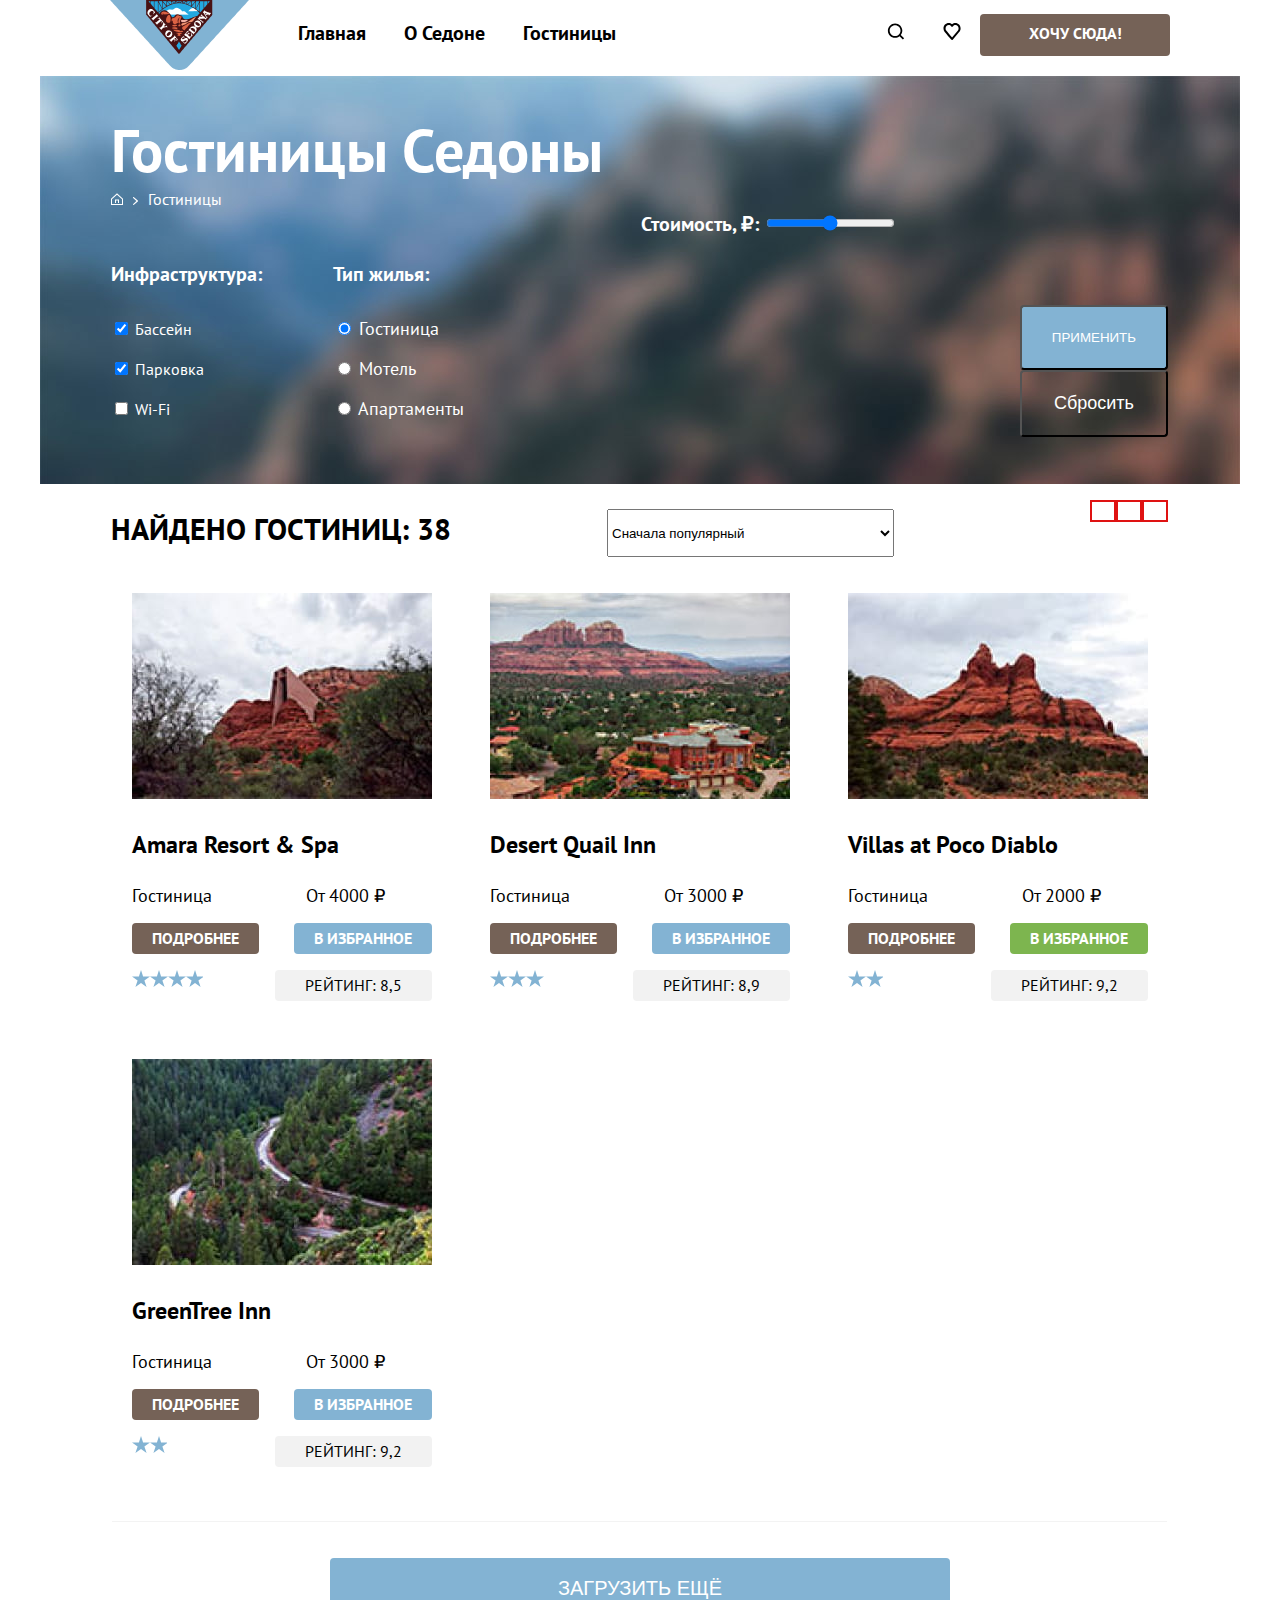
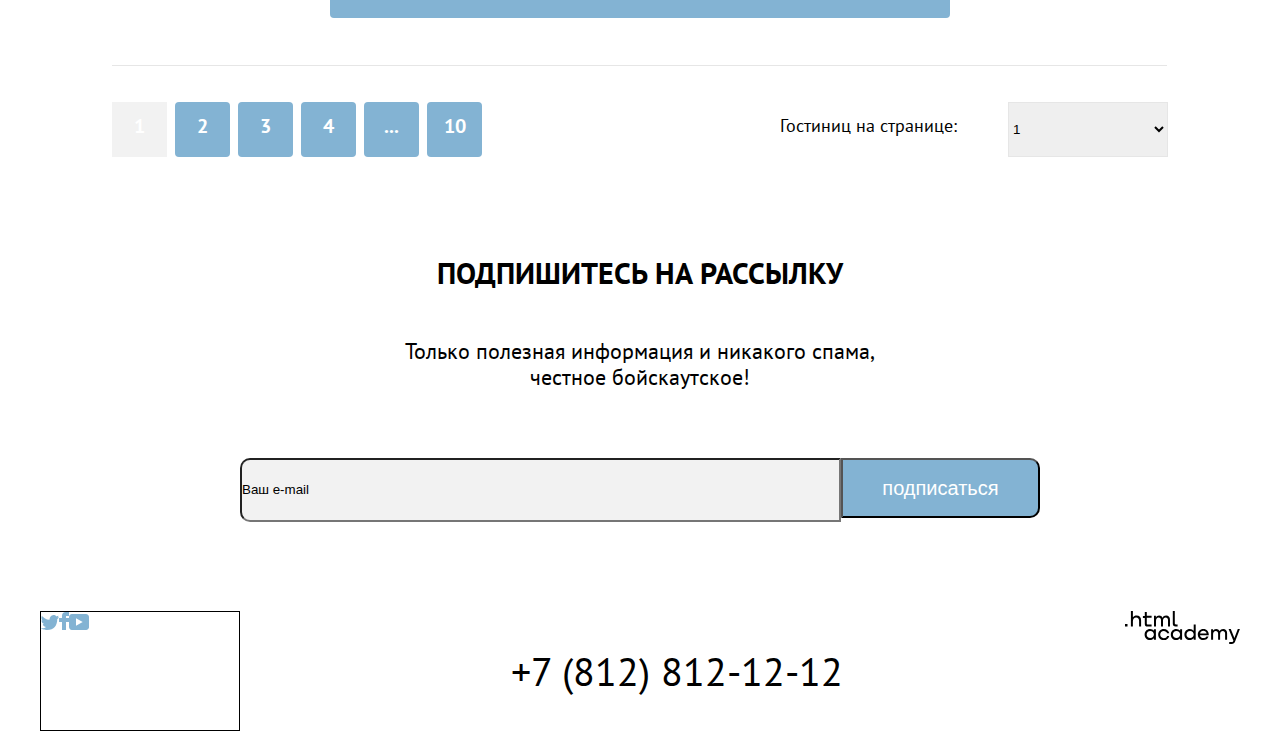
==== catalog.html @ bc5f03b1 "делаю правки" ====
<!DOCTYPE html>
<html lang="ru">

<head>
	<meta charset="utf-8">
	<title>Каталог</title>
	<link rel="stylesheet" href="styles/styles.css">
	<link rel="icon" href="favicon.ico.svg">
</head>

<body>
	<!---------------------------------------------
   	---------Ш----А----П----К----А-------------->
	<header class="page-header">
		<nav class="navigation">
			<a class="navigation-logo" href=""><img src="images/png/logo.png" width="139" height="70"
					alt="logo-sedona"></a>
			<ul class="navigation-list">
				<li class="navigation-item">
					<a class="navigation-link" href="about.html">
						Главная
					</a>
				</li>
				<li class="navigation-item">
					<a class="navigation-link" href="catalog.html">
						О Седоне
					</a>
				</li>
				<li class="navigation-item">
					<a class="navigation-link" href="catalog.html">
						Гостиницы
					</a>
				</li>
			</ul>





			<ul class="navigation-list navigation-user">
				<li class="navigation-item">
					<a class="navigation-link navigation-link-visually" href="#">
						<img src="images/svg/search.svg" width="18" height="17" alt="Поиск">
						<span class="visually-hidden">
							Поиск
						</span>
					</a>
				</li>
				<li class="navigation-item">
					<a class="navigation-link navigation-link-visually" href="#">
						<img src="images/svg/heart.svg" width="18" height="17" alt="Сердце">
						<span class="visually-hidden">
							Корзина
						</span>
					</a>
				</li>
				<li class="navigation-item sss">
					<a class="navigation-link navigation-link-visually navigation-link-button" href="#">
						Хочу сюда!
					</a>
				</li>
			</ul>
		</nav>
	</header>




	<main class="main-inner">
		<header class="inner-header">
			<h1 class="inner-catalog-title">
				Гостиницы Седоны
			</h1>
			<!---------начало крошек---------->
			<ul class="breadcrumbs">
				<li class="breadcrumbs-item">
					<a class="breadcrumbs-link" href="index.html">
						<img src="images/svg/home.svg" width="12" height="12" alt="home">
						<span class="visually-hidden">
							Главная
						</span>
					</a>
				</li>
				<li class="breadcrumbs-item">
					<img src="images/svg/arrow.svg" width="5" height="8" alt="arrow">
				</li>
				<li class="breadcrumbs-item">
					<a class="breadcrumbs-link">Гостиницы</a>
				</li>
			</ul>
			<!---------конец крошек---------->


			<!---------началое чекбокса----------------->
			<h2 class="visually-hidden">Список товара с фильтрами</h2>
			<form class="inner-form search-config" action="url" method="post" oninput="daysoutput.value=dayscount.value">
				<div class="infrastructure-page">
					<h3 class="inner-config-form">
						Инфраструктура:
					</h3>
					<div class="infrastructure-box">
						<div class="inner-checkbox-box">
							<input class="inner-checkbox hotel-inner-checkbox" type="checkbox" name="infrastructure" id="pool"
								value="Бассейн" checked>
							<label for="pool">
								Бассейн
							</label>
						</div>
						<div class="inner-checkbox-box">
							<input class="inner-checkbox hotel-inner-checkbox" type="checkbox" name="infrastructure"
								id="parking" value="Парковка" checked>
							<label for="parking">
								Парковка
							</label>
						</div>
						<div class="inner-checkbox-box">
							<input class="inner-checkbox hotel-inner-checkbox" type="checkbox" name="infrastructure" id="wi-fi"
								value="Wi-Fi">
							<label for="wi-fi">
								Wi-Fi
							</label>
						</div>
					</div>
				</div>

				<!---------конец чекбокса----------------->


				<!------------начало радио------------------->
				<div class="inner-form inner-radio">
					<div class="infrastructure-page">
						<h3 class="inner-config-form">
							Тип жилья:
						</h3>
						<div class="infrastructure-box">
							<div class="inner-checkbox-box">
								<label class="hotel-inner-checeked inner-checkbox" for="hotel-inner">
									<input type="radio" name="type" id="hotel-inner" checked>
									Гостиница
								</label>
							</div>
							<div class="inner-checkbox-box">
								<label class="hotel-inner-checeked inner-checkbox" for="motel">
									<input tabindex="1" type="radio" name="type" id="motel">
									Мотель
								</label>
							</div>
							<div class="inner-checkbox-box">
								<label class="hotel-inner-checeked inner-checkbox" for="apartments">
									<input type="radio" name="type" id="apartments">
									Апартаменты
								</label>
							</div>
						</div>
					</div>
				</div>
				<!------------конец радио------------------->


				<!------------начало диапозона--------------------->
				<div class="inner-form inner-range">
					<div class="half-width">
						<label for="dayscount">Стоимость, ₽:</label>
						<output name="daysoutput"></output>
						<input type="range" id="dayscount" min="0" max="15000" step="5">
					</div>
				</div>
				<div class="inner-buttons">
					<button class="inner-buttons-yes" type="submit">Применить</button>
					<button class="inner-buttons-reset" type="submit">Сбросить</button>
				</div>
				<!------------конец диапозона---------------------->
			</form>


		</header>

		<section class="section-catalog">
			<div class="select-control">
				<h2 class="search-result-title">
					Найдено гостиниц: 38
				</h2>
				<select class="ategory-prices" aria-label="Сортировка">
					<option value="popular">Сначала популярный</option>
					<option value="cheap">Сначала дешёвые</option>
					<option value="expensive">Сначала дорогие</option>
				</select>


				<!--------------начало изменения вида-------------------------------->
				<ul class="list-view">
					<li class="view">
						<a href="#">
							<span class="visually-hidden">
								Вид Обычный список
							</span>
						</a>
					</li>
					<li class="view">
						<a href="#">
							<span class="visually-hidden">
								Вид Плитка
							</span>
						</a>
					</li>
					<li class="view">
						<a href="#">
							<span class="visually-hidden">
								Вид Таблица
							</span>
						</a>
					</li>
				</ul>
				<!--------------конец изменения вида-------------------------->
			</div>


			<!----------------------начало выбора отеля---------------------------->
			<ul class="product-list">
				<li class="product-card">
					<a class="product-card-link" href="#">
						<img class="product-card-image" src="images/jpg/hotel-1.jpg" width="300" height="206" alt="hotel">
						<h3 class="product-card-title">
							Amara Resort & Spa
						</h3>
					</a>
					<div class="product-card-hotel-span">
						<span class="product-card-hotel product-card-price-hotel">Гостиница</span>
						<span class="product-card-price product-card-price-hotel">От 4000 ₽</span>
					</div>
					<div class="product-card-button-box">
						<a class="product-card-button card-button" href="#">подробнее</a>
						<a class="product-card-button card-button1" href="#">В избранное</a>
					</div>
					<div class="product-card-rating-box">
						<div class="imeg-star4">
							<!--<img src="images/svg/star.svg" width="18" height="17" alt="star">
						-->
						</div>
						<span class="visually-hidden">Рейтинг</span>
						<span class="product-card-rating">Рейтинг: 8,5</span>
					</div>
				</li>

				<li class="product-card">
					<a class="product-card-link" href="#">
						<img class="product-card-image" src="images/jpg/hotel-2.jpg" width="300" height="206" alt="hotel">
						<h3 class="product-card-title">
							Desert Quail Inn
						</h3>
					</a>
					<div class="product-card-hotel-span">
						<span class="product-card-hotel product-card-price-hotel">Гостиница</span>
						<span class="product-card-price product-card-price-hotel">От 3000 ₽</span>
					</div>
					<div class="product-card-button-box">
						<a class="product-card-button card-button" href="#">подробнее</a>
						<a class="product-card-button card-button1" href="#">В избранное</a>
					</div>
					<div class="product-card-rating-box">
						<div class="imeg-star3">
							<!--<img src="images/svg/star.svg" width="18" height="17" alt="star">
						-->
						</div>
						<span class="visually-hidden">Рейтинг</span>
						<span class="product-card-rating">Рейтинг: 8,9</span>
					</div>
				</li>

				<li class="product-card">
					<a class="product-card-link" href="#">
						<img class="product-card-image" src="images/jpg/hotel-3.jpg" width="300" height="206" alt="hotel">
						<h3 class="product-card-title">
							Villas at Poco Diablo
						</h3>
					</a>
					<div class="product-card-hotel-span">
						<span class="product-card-hotel product-card-price-hotel">Гостиница</span>
						<span class="product-card-price product-card-price-hotel">От 2000 ₽</span>
					</div>
					<div class="product-card-button-box">
						<a class="product-card-button card-button" href="#">подробнее</a>
						<a class="product-card-button card-button1 card-button-green" href="#">В избранное</a>
					</div>
					<div class="product-card-rating-box">
						<div class="imeg-star2">
							<!--<img src="images/svg/star.svg" width="18" height="17" alt="star">
						-->
						</div>
						<span class="visually-hidden">Рейтинг</span>
						<span class="product-card-rating">Рейтинг: 9,2</span>
					</div>
				</li>

				<li class="product-card">
					<a class="product-card-link" href="#">
						<img class="product-card-image" src="images/jpg/hotel-4.jpg" width="300" height="206" alt="hotel">
						<h3 class="product-card-title">
							GreenTree Inn
						</h3>
					</a>
					<div class="product-card-hotel-span">
						<span class="product-card-hotel product-card-price-hotel">Гостиница</span>
						<span class="product-card-price product-card-price-hotel">От 3000 ₽</span>
					</div>
					<div class="product-card-button-box">
						<a class="product-card-button card-button" href="#">подробнее</a>
						<a class="product-card-button card-button1" href="#">В избранное</a>
					</div>
					<div class="product-card-rating-box">
						<div class="imeg-star2">
							<!--<img src="images/svg/star.svg" width="18" height="17" alt="star">
						-->
						</div>
						<span class="visually-hidden">Рейтинг</span>
						<span class="product-card-rating">Рейтинг: 9,2</span>
					</div>
				<li>
			</ul>
			<!-----------------------конец выбора отеля---------------------------->




			<img class="indicator-fon" src="images/svg/divider-5.svg" width="1055" height="1" alt="line">
			<button class="button product-card-more" type="button">
				Загрузить ещё
			</button>
			<img class="indicator-fon2" src="images/svg/divider-6.svg" width="1055" height="1" alt="line">



			<div class="pagination-page">
				<ul class="pagination">
					<li class="pagination-item">
						<a class="pagination-link pagination-current">1</a>
					</li>
					<li class="pagination-item">
						<a class="pagination-link" href="#">2</a>
					</li>
					<li class="pagination-item">
						<a class="pagination-link" href="#">3</a>
					</li>
					<li class="pagination-item">
						<a class="pagination-link" href="#">4</a>
					</li>
					<li class="pagination-item">
						<a class="pagination-link" href="#">...</a>
					</li>
					<li class="pagination-item">
						<a class="pagination-link" href="#">10</a>
					</li>
				</ul>

				<div class="pagination-glass">
					<p class="pagination-number-page">
						Гостиниц на странице:
					</p>
					<select class="pagination-number" aria-label="Количество">
						<option value="one">1</option>
						<option value="two">2</option>
						<option value="three">3</option>
						<option value="four">4</option>
						<option value="five">5</option>
						<option value="six">6</option>
					</select>
				</div>
			</div>
			<div class="section-footer">
				<h2 class="section-footer-title">
					Подпишитесь на рассылку
				</h2>
				<p class="section-footer-text">
					Только полезная информация и никакого спама,<br>
					честное бойскаутское!
				</p>


				<div class="email-page-submit">
					<input class="email-page-button-submit" type="email" value="Ваш e-mail">
					<button class="email-page-button" type="submit">
						<span class="subscribe">подписаться</span>
					</button>
				</div>
				<!--<input class="section-footer-email" type="email" value="Ваш e-mail">
				<button class="section-footer-button" type="submit">
					<span class="section-footer-subscribe">Подписаться</span>
				</button>-->
			</div>



		</section>
	</main>





	<!----------------------------------------------------------------------------
  ------------------------------------FOOTER------------------------------------>
	<footer>
		<div class="page-footer-container">
			<div class="page-network">
				<a href="https://twitter.com">
					<img src="images/svg/twitter.svg" width="18" height="15" alt="twitter">
					<span class="visually-hidden">
						Twitter
					</span>
				</a>
				<a href="https://www.facebook.com">
					<img src="images/svg/facebook.svg" width="10" height="18" alt="facebook">
					<span class="visually-hidden">
						FaceBook
					</span>
				</a>
				<a href="https://www.youtube.com">
					<img src="images/svg/youtube.svg" width="20" height="16" alt="youtube">
					<span class="visually-hidden">
						You tube
					</span>
				</a>
			</div>

			<div class="footer-contacts-address-phone">
				<a class="footer-contacts-address-phone" href="tel:+78128121212">+7 (812) 812-12-12</a>
			</div>
			<div class="footer-network-htmlacademy">
				<a href="https://htmlacademy.ru">
					<img src="images/svg/logo_htmlacademy.svg" width="115" height="34" alt="html.academy">
				</a>
			</div>
		</div>
	</footer>
</body>

</html>
---- styles/styles.css ----
@font-face {
	font-family: "PT Sans";
	src: url("../fonts/ptsans-400.woff2");
	font-style: normal;
	font-weight: 400;
	font-display: swap;
}

@font-face {
	font-family: "PT Sans";
	src: url("../fonts/ptsans-700.woff2");
	font-style: normal;
	font-weight: 700;
	font-display: swap;
}

body {
	margin: 0;
	display: flex;
	flex-direction: column;
	min-height: 100%;
	font-family: "PT Sans", sans-serif;
	font-size: 16px;
	line-height: 24px;
	color: #000000;
	background-color: #fff;
}

html {
	height: 100%;
}

.main-inner {
	width: 1200px;
	margin: 0 auto;
}

.main-container {
	flex-grow: 1;
}
/*-------------начало index.html------------*/
.visually-hidden {
	position: absolute;
	width: 1px;
	height: 1px;
	margin: -1px;
	padding: 0;
	border: 0;
	clip: rect(0 0 0 0);
	overflow: hidden;
}

.navigation {
	display: flex;
	width: 1060px;
	margin: 0 auto;
}

.navigation-logo {
	width: 139px;
	margin-right: 30px;
}

.navigation-list {
	display: flex;
	flex-wrap: wrap;
	margin: 0;
	padding: 0;
	width: 400px;
	list-style-type: none;
}

.navigation-item {
	margin: 0;
	padding: 0;
	width: auto;
	height: auto;
}

.navigation-user .navigation-link {
	min-width: 16px;
	min-height: 22px;
}

.navigation-user {
	display: flex;
	max-width: 400px;
	margin-left: auto;
	justify-content: flex-end;
}

.navigation-link {
	font-family: "PT Sans", sans-serif;
	line-height: 26px;
	color: #000000;
	font-size: 20px;
	font-weight: bold;
	text-align: left;
	text-decoration: none;
	padding: 20px 19px;
	display: block;
	justify-content: center;
}

.navigation-link-button {
	margin-top: 14px;
	background-color: #756257;
	border-radius: 4px;
	width: 160px;
	height: 25px;
	padding: 9px 15px 8px;
	text-align: center;
	text-transform: uppercase;
	color: #ffffff;
	font-weight: 700;
	font-size: 16px;
	line-height: 20px;
}

.page-container-gallery {
	width: 1200px;
	height: 485px;
	margin: 0 auto;
	background-image: url("../images/svg/welcome.svg"), url("../images/svg/divider.svg"),
		url("../images/jpg/gallery.jpg");
	background-repeat: no-repeat;
	background-position: center, 0 100%;
}

.title-glass {
	display: flex;
	flex-wrap: wrap;
	padding: 0;
	min-height: 280px;
	justify-content: center;
}

.logo-item {
	text-transform: uppercase;
	font-size: 30px;
	line-height: 36px;
	text-align: center;
	margin: 63px 240px 0;
	padding: 0;
	width: 720px;
}

.logo-comparison {
	color: #333333;
	font-size: 22px;
	line-height: 36px;
	text-align: center;
	margin: 31px 240px 80px;
	padding: 0;
	width: 720px;
}

.title-container {
	display: flex;
	flex-wrap: wrap;
	align-items: center;
	flex-direction: column;
}

.advantages-title {
	text-transform: uppercase;
	font-size: 24px;
	line-height: 28px;
	text-align: center;
	color: #ffffff;
	margin: 0;
	padding: 0;
	margin-top: 97px;
}

.advantages-item-under {
	margin-top: 30px;
	max-width: 220px;
}

.services-block {
	display: flex;
	margin: 0 auto;
	padding: 0;
	list-style-type: none;
	justify-content: center;
}

.title-container {
	width: 400px;
	background-color: #83b3d3;
}

.recommendation-list {
	width: 400px;
	height: 384px;
}

.rec-logo {
	display: block;
	margin: 0 auto;
	margin-top: 89px;
}

.description-services {
	color: #000000;
	text-transform: uppercase;
	font-size: 24px;
	line-height: 28px;
	text-align: center;
	margin-top: 23px;
}

.number {
	line-height: 21px;
	font-size: 18px;
	text-align: center;
	color: #ffffff;
	margin: 0;
	margin-top: 30px;
}

.number-info {
	color: #333333;
}

.background-recomendation {
	background: rgba(131, 179, 211, 0.12);
}

.advantages-item-under {
	font-size: 18px;
	line-height: 21px;
	text-align: center;
	color: #ffffff;
}

.recommendation-text {
	font-size: 18px;
	line-height: 21px;
	text-align: center;
	margin: 20px 75px 79px;
}

.journey {
	display: flex;
	flex-wrap: wrap;
	flex-direction: column;
	width: 400px;
	height: 384px;
	background: rgba(131, 179, 211, 0.12);
}

.journey-background {
	background: rgba(131, 179, 211, 0.2);
}

.description {
	margin-top: 98px;
}

.advantages-description {
	margin: 30px 75px 108px;
}

.search-for-hotels {
	display: flex;
	flex-direction: column;
	margin: 0 auto;
	height: 417px;
	padding-top: 91px;
}

.search-title {
	font-weight: 700;
	font-size: 30px;
	line-height: 36px;
	text-transform: uppercase;
	text-align: center;
}

.logo-item-page {
	margin: 0 auto;
}

.search-data {
	font-size: 22px;
	line-height: 26px;
	text-align: center;
	margin: 29px 240px 0;
}

.search-hotel {
	text-decoration: none;
	background-color: #756257;
	border-radius: 10px;
	width: 575px;
	height: 60px;
	margin-top: 56px;
}

.search-hotel-button {
	text-transform: uppercase;
	text-align: center;
	color: #ffffff;
	font-size: 20px;
	line-height: 36px;
	display: block;
	margin: 0 auto;
	box-sizing: border-box;
	padding-top: 15px;
	padding-bottom: 15px;
}

.email {
	background-image: url("../images/jpg/background.jpg");
	background-repeat: no-repeat;
	height: 411px;
	display: flex;
	flex-wrap: wrap;
	flex-direction: column;
	margin: 0 auto;
	background-position: center;
}

.email-page {
	padding: 0;
	margin-top: 94px;
}

.email-title {
	font-size: 30px;
	line-height: 36px;
	text-align: center;
	text-transform: uppercase;
	color: #ffffff;
}

.email-info {
	font-size: 22px;
	line-height: 26px;
	text-align: center;
	color: #ffffff;
	margin-top: 29px;
}

.email-page-submit {
	display: flex;
	justify-content: center;
}

.email-page-button-submit {
	display: block;
	padding: 0;
	margin: 0;
	margin-top: 46px;
	width: 600px;
	height: 60px;
	background-color: #f2f2f2;
	border-radius: 10px 0px 0px 10px;
	border-color: none;
}

.email-page-button {
	display: block;
	padding: 0;
	margin: 0;
	margin-top: 46px;
	width: 200px;
	height: 60px;
	background-color: #83b3d3;
	border-radius: 0px 10px 10px 0px;
	border-color: none;
}

.subscribe {
	font-size: 20px;
	line-height: 26px;
	text-align: center;
	color: #ffffff;
}

.page-footer-container {
	display: flex;
	width: 1200px;
	margin: 0 auto;
	height: 120px;
}

.page-network {
	display: flex;
	flex-wrap: wrap;
	width: 198px;
	margin-right: 130px;
	border: #000000 solid 1px;
}

.page-network-link {
	border: #df1212 solid 1px;
	list-style-type: none;
	width: 56px;
	height: 44px;
	margin-right: 8px;
}

.page-network-link:nth-child(3n) {
	margin-right: 0;
}

.footer-contacts-address-phone {
	color: #000000;
	font-size: 40px;
	line-height: 40px;
	text-align: center;
	text-decoration: none;
	margin: 0 auto;
	margin-top: 40px;
}

.footer-network-htmlacademy {
	max-width: 130px;
	margin-left: auto;
}
/*-------------конец index.html------------*/

/*--------начало catalog.html----------*/

.inner-header {
	color: #ffffff;
	width: 1200px;
	height: 408px;
	background-image: url("../images/jpg/catalog-background.jpg");
	background-repeat: no-repeat;
	display: flex;
	flex-direction: column;
	flex-wrap: wrap;
}

.inner-catalog-title {
	font-size: 60px;
	line-height: 78px;
	text-align: left;
	width: 528px;
	height: 68px;
	padding: 0;
	margin: 0;
	margin-top: 35px;
	margin-left: 71px;
	max-width: 100%;
}

.breadcrumbs {
	display: flex;
	list-style-type: none;
	flex-wrap: wrap;
	padding: 0;
	margin: 0;
	margin-top: 8px;
	margin-left: 61px;
}

.breadcrumbs-item {
	margin-left: 10px;
}

.breadcrumbs-link {
	text-decoration: none;
	line-height: 21px;
	text-align: left;
}

.inner-form {
	display: flex;
	width: 100%;
}

.infrastructure-page {
	margin-top: 50px;
	margin-left: 71px;
}

.inner-config-form {
	font-size: 20px;
	line-height: 26px;
	text-align: left;
	padding: 0;
	margin: 0;
}

.infrastructure-box {
	display: flex;
	flex-direction: column;
	margin: 0;
	padding: 0;
	margin-top: 30px;
}

.inner-checkbox-box {
	padding: 0;
	margin: 0;
	justify-content: start;
	margin-bottom: 16px;
}

.inner-checkbox {
	font-size: 18px;
	line-height: 23px;
	text-align: left;
}

.half-width {
	font-style: normal;
	font-weight: 700;
	font-size: 20px;
	line-height: 26px;
}

.inner-buttons {
	display: flex;
	flex-direction: column;
	justify-content: end;
	margin-right: 72px;
	width: 160px;
}

.inner-buttons-yes {
	background-color: #83b3d3;
	border-radius: 4px;
	color: #ffffff;
	text-transform: uppercase;
	line-height: 21px;
	text-align: center;
	padding: 20px 30px;
}

.inner-buttons-reset {
	background-color: rgba(255, 255, 255, 0);
	border-radius: 4px;
	color: #ffffff;
	font-size: 18px;
	line-height: 23px;
	text-align: center;
	padding: 20px 30px;
}

.select-control {
	display: flex;
	justify-content: space-between;
	width: 1057px;
	margin-left: 71px;
}

.ategory-prices {
	box-sizing: border-box;
	width: 287px;
	height: 48px;
	margin-top: 25px;
}

.search-result-title {
	text-transform: uppercase;
	font-size: 30px;
	line-height: 39px;
	text-align: left;
}

.list-view {
	list-style-type: none;
	display: flex;
}

.view {
	border: #df1212 solid 2px;
	width: 22px;
	height: 18px;
}
/*-----------начало карт----------------------*/

.product-list {
	list-style-type: none;
	display: grid;
	grid-template-columns: repeat(3, 340px);
	margin: 0;
	padding: 0;
	gap: 18px;
	justify-content: center;
}

.product-card {
	display: flex;
	flex-direction: column;
	padding: 20px;
	margin-bottom: 0;
}

.product-card-link {
	text-decoration: none;
	color: #000000;
}

.product-card-title {
	font-size: 24px;
	line-height: 31px;
	text-align: left;
}

.product-card-hotel-span {
	display: flex;
}

.product-card-hotel {
	margin-right: auto;
}

.product-card-price {
	margin: 0 auto;
}

.product-card-price-hotel {
	line-height: 23px;
	font-size: 18px;
	text-align: left;
}

.product-card-button-box {
	display: flex;
	width: 300px;
	justify-content: space-between;
}

.product-card-button {
	line-height: 21px;
	text-transform: uppercase;
	color: #ffffff;
	text-align: center;
	text-decoration: none;
	font-weight: 700;
	margin-top: 16px;
}

.card-button {
	background-color: #756257;
	border-radius: 4px;
	padding: 5px 20px;
}

.card-button1 {
	background-color: #83b3d3;
	border-radius: 4px;
	padding: 5px 20px;
}

.card-button-green {
	background-color: #7db54f;
}

.product-card-rating {
	background-color: #f2f2f2;
	border-radius: 4px;
	padding: 5px 30px;
	text-transform: uppercase;
	line-height: 21px;
	text-align: center;
}

.product-card-rating-box {
	display: flex;
	justify-content: space-between;
	margin-top: 16px;
}

.imeg-star2 {
	background-image: url("../images/svg/star.svg");
	background-repeat: repeat-x;
	width: 35px;
}

.imeg-star3 {
	background-image: url("../images/svg/star.svg");
	background-repeat: repeat-x;
	width: 54px;
}

.imeg-star4 {
	background-image: url("../images/svg/star.svg");
	background-repeat: repeat-x;
	width: 71px;
}

/*------------конец карт---------------------------*/

.indicator-fon {
	padding: 0;
	margin: 34px 72px 0;
}

.product-card-more {
	background-color: #83b3d3;
	border: #00000000;
	border-radius: 4px;
	width: 620px;
	height: 60px;
	background-position: center;
	margin: 30px 290px;
	color: #ffffff;
	font-size: 20px;
	line-height: 26px;
	text-transform: uppercase;
}

.indicator-fon2 {
	padding: 0;
	margin: 0 72px;
}

.pagination-page {
	display: flex;
	width: 1056px;
	padding: 0;
	margin: 30px 72px 0;
	height: 55px;
}

.pagination {
	list-style-type: none;
	display: flex;
	padding: 0;
	margin: 0;
	margin-right: auto;
}

.pagination-item {
	border-radius: 4px;
}

.pagination-item:not(:last-child) {
	margin-right: 8px;
}

.pagination-item:not(:first-child) {
	background-color: #83b3d3;
}

.pagination-current {
	background-color: #f2f2f2;
}

.pagination-link {
	display: block;
	box-sizing: border-box;
	width: 55px;
	height: 55px;
	text-decoration: none;
	font-weight: 700;
	font-size: 20px;
	line-height: 26px;
	align-items: center;
	text-align: center;
	text-transform: uppercase;
	color: #ffffff;
	padding: 11px;
}

.pagination-glass {
	display: flex;
}

.pagination-number-page {
	font-size: 18px;
	line-height: 23px;
	text-align: left;
	margin: 12px 0;
}

.pagination-number {
	width: 160px;
	margin-left: 51px;
	border: #e6e6e6 solid 1px;
}

.section-footer {
	display: flex;
	flex-direction: column;
	width: 800px;
	height: 241px;
	margin: 73px 200px 140px;
}

.section-footer-title {
	font-size: 30px;
	line-height: 36px;
	text-align: center;
	text-transform: uppercase;
}

.section-footer-text {
	font-size: 22px;
	line-height: 26px;
	text-align: center;
}

.section-footer-subscribe {
	color: #02f860;
	text-transform: uppercase;
	font-size: 20px;
	line-height: 26px;
	text-align: center;
}
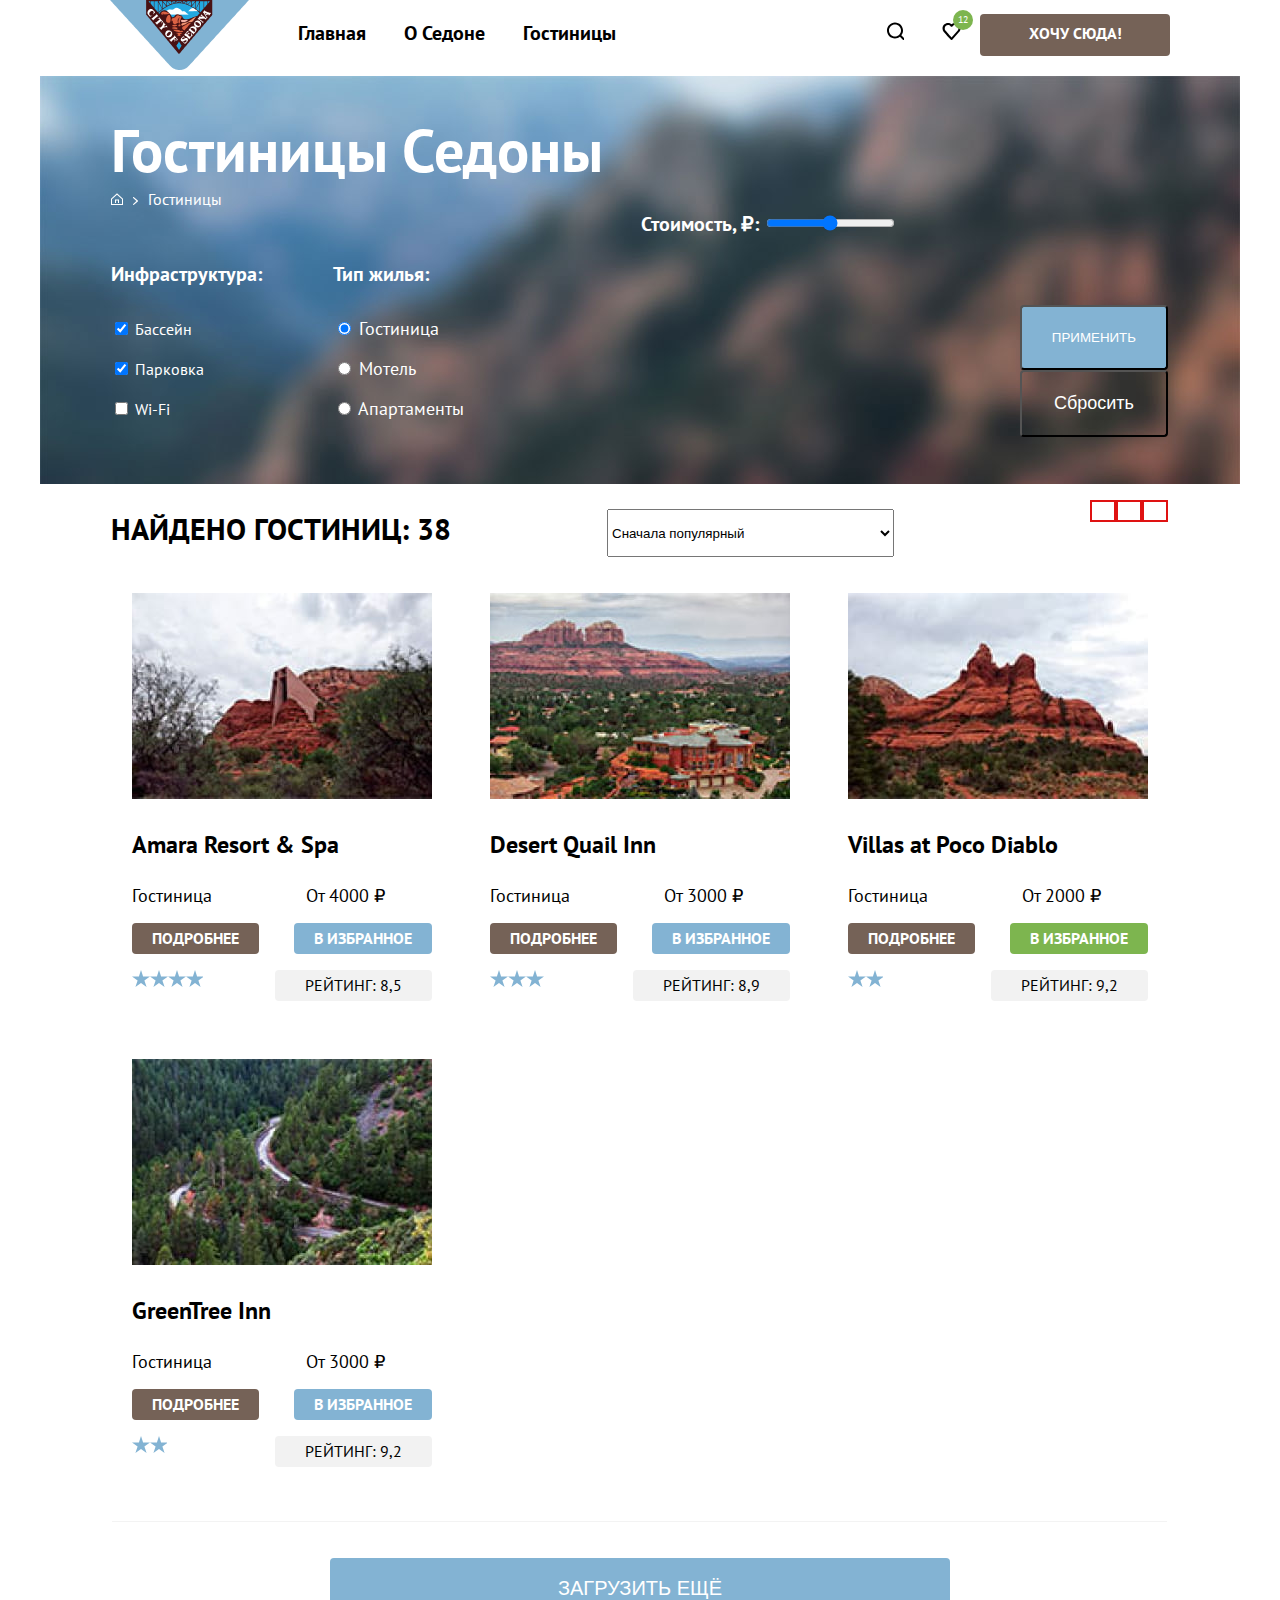
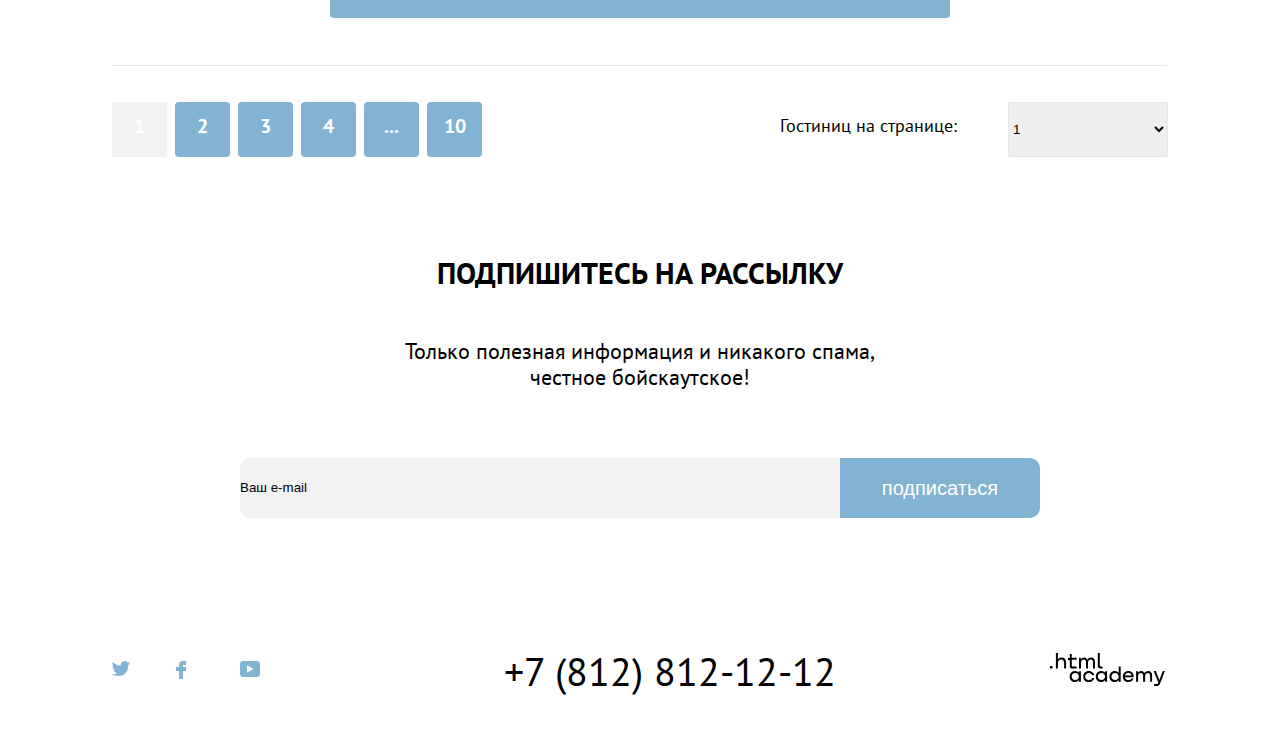
==== commit a150e7a2: "Merge pull request #10 from yabbaa/master" ====
--- a/catalog.html
+++ b/catalog.html
@@ -10,24 +10,24 @@
 
 <body>
 	<!---------------------------------------------
-   	---------Ш----А----П----К----А-------------->
+   ---------Ш----А----П----К----А-------------->
 	<header class="page-header">
 		<nav class="navigation">
 			<a class="navigation-logo" href=""><img src="images/png/logo.png" width="139" height="70"
 					alt="logo-sedona"></a>
 			<ul class="navigation-list">
+				<li class="navigation-item underline">
+					<a class="navigation-link navigation-link-hover" href="about.html">
+						Главная
+					</a>
+				</li>
 				<li class="navigation-item">
-					<a class="navigation-link" href="about.html">
-						Главная
+					<a class="navigation-link navigation-link-hover" href="catalog.html">
+						О Седоне
 					</a>
 				</li>
 				<li class="navigation-item">
-					<a class="navigation-link" href="catalog.html">
-						О Седоне
-					</a>
-				</li>
-				<li class="navigation-item">
-					<a class="navigation-link" href="catalog.html">
+					<a class="navigation-link navigation-link-hover" href="catalog.html">
 						Гостиницы
 					</a>
 				</li>
@@ -40,15 +40,24 @@
 			<ul class="navigation-list navigation-user">
 				<li class="navigation-item">
 					<a class="navigation-link navigation-link-visually" href="#">
-						<img src="images/svg/search.svg" width="18" height="17" alt="Поиск">
+						<svg class="navigation-icon" aria-hidden="true" focusable="false" width="18" height="18"
+							fill="currentColor" xmlns="http://www.w3.org/2000/svg">
+							<path
+								d="m19.026 17.05-3.71-3.7c1.002-1.3 1.704-3 1.704-4.9 0-4.4-3.61-8-8.023-8C4.585.45.975 4.15.975 8.55c0 4.4 3.61 8 8.022 8 1.805 0 3.51-.6 4.914-1.7l3.71 3.7 1.405-1.5Zm-10.029-2.5c-3.309 0-6.017-2.7-6.017-6s2.708-6 6.017-6c3.31 0 6.017 2.7 6.017 6s-2.707 6-6.017 6Z" />
+						</svg>
 						<span class="visually-hidden">
 							Поиск
 						</span>
 					</a>
 				</li>
-				<li class="navigation-item">
+				<li class="navigation-item position-like">
+					<div class="like"><span class="number-like">12</span></div>
 					<a class="navigation-link navigation-link-visually" href="#">
-						<img src="images/svg/heart.svg" width="18" height="17" alt="Сердце">
+						<svg class="navigation-icon" aria-hidden="true" focusable="false" width="19" height="17"
+							fill="currentColor" xmlns="http://www.w3.org/2000/svg">
+							<path
+								d="M9.444 17c-.301 0-.602-.1-.802-.4-5.416-6.1-6.72-7.5-7.02-7.9C.92 7.8.519 6.6.519 5.4c0-3 2.406-5.4 5.515-5.4 1.304 0 2.507.5 3.51 1.3C10.547.5 11.851 0 13.054 0c3.008 0 5.516 2.4 5.516 5.4 0 1.3-.502 2.5-1.304 3.4l-7.02 7.9c-.2.2-.401.3-.802.3ZM3.427 7.5c.3.4 3.51 4 6.117 6.9l6.218-7c.501-.5.702-1.2.702-2 0-1.8-1.505-3.3-3.31-3.3-1.002 0-2.005.5-2.707 1.3-.301.3-.602.4-.903.4-.3 0-.602-.2-.802-.4-.702-.8-1.705-1.3-2.708-1.3-1.805 0-3.31 1.5-3.31 3.3-.1.9.302 1.6.703 2.1-.1 0-.1 0 0 0Z" />
+						</svg>
 						<span class="visually-hidden">
 							Корзина
 						</span>
@@ -398,36 +407,52 @@
 
 
 	<!----------------------------------------------------------------------------
-  ------------------------------------FOOTER------------------------------------>
+   ------------------------------------FOOTER------------------------------------>
 	<footer>
 		<div class="page-footer-container">
 			<div class="page-network">
-				<a href="https://twitter.com">
-					<img src="images/svg/twitter.svg" width="18" height="15" alt="twitter">
+				<a class="page-network-link" href="https://twitter.com">
+					<svg class="page-network-twitter fotter-page-network" aria-hidden="true" focusable="false" width="18"
+						height="15" fill="currentColor" xmlns="http://www.w3.org/2000/svg">
+						<path
+							d="M11.6.2c1.8-.5 3.2.3 3.8 1.2.7-.2 1.4-.5 2.1-.7 0 .9-.6 1.5-.9 1.8.7.1 1.4-.6 1.4-.6-.2 1-1.1 1.8-1.7 2C16.1 10.7 13 15.1 5.7 15h-.5c-.4 0-4.4-.5-5.2-1.9 2.4.2 4.1-.4 5-1.2-1-.3-2.9-.4-3.2-2.9.4.1.6.2 1.3.1C1.8 8.3.4 7.5.5 5.3c.3.3 1.1.5 1.4.5C1.1 5.6-.2 2.5.9.9c1.9 1.9 4 3.6 7.6 3.8C8.7 2.3 9.7.8 11.6.2Z" />
+					</svg>
+
 					<span class="visually-hidden">
 						Twitter
 					</span>
 				</a>
-				<a href="https://www.facebook.com">
-					<img src="images/svg/facebook.svg" width="10" height="18" alt="facebook">
+				<a class="page-network-link" href="https://www.facebook.com">
+					<svg class="page-network-facebook fotter-page-network" aria-hidden="true" focusable="false" width="10"
+						height="18" fill="currentColor" xmlns="http://www.w3.org/2000/svg">
+						<path d="M7 0a4 4 0 0 0-4 4v2H0v4h3v8h4v-8h3V6H7V4h3V0H7Z" />
+					</svg>
 					<span class="visually-hidden">
 						FaceBook
 					</span>
 				</a>
-				<a href="https://www.youtube.com">
-					<img src="images/svg/youtube.svg" width="20" height="16" alt="youtube">
+				<a class="page-network-link" href="https://www.youtube.com">
+					<svg class="page-network-youtube fotter-page-network" aria-hidden="true" focusable="false" width="20"
+						height="16" fill="currentColor" xmlns="http://www.w3.org/2000/svg">
+						<path
+							d="M17 0H2.9C1.2 0 0 1.5 0 3.2v9.5C0 14.5 1.2 16 2.9 16h14.3c1.5 0 2.9-1.5 2.9-3.2V3.2C19.9 1.5 18.7 0 17 0ZM7 11.8V4.2L13.7 8 7 11.8Z" />
+					</svg>
 					<span class="visually-hidden">
 						You tube
 					</span>
 				</a>
 			</div>
 
-			<div class="footer-contacts-address-phone">
-				<a class="footer-contacts-address-phone" href="tel:+78128121212">+7 (812) 812-12-12</a>
-			</div>
+
+			<a class="footer-contacts-address-phone" href="tel:+78128121212">+7 (812) 812-12-12</a>
+
 			<div class="footer-network-htmlacademy">
 				<a href="https://htmlacademy.ru">
-					<img src="images/svg/logo_htmlacademy.svg" width="115" height="34" alt="html.academy">
+					<svg class="footer-logo-htmlacademy" aria-hidden="true" focusable="false" width="115" height="34"
+						fill="currentColor" xmlns="http://www.w3.org/2000/svg">
+						<path
+							d="M0 12.9v2.6h2.5v-2.6H0Zm11.6-8.4c-1.6 0-2.8.7-3.6 1.7h-.1V0h-2v15.5h2v-5.3c0-2.1 1.3-3.6 3.3-3.6 1.8 0 2.9 1.4 2.9 3.2v5.7h2V9.4c.1-3-1.8-4.9-4.5-4.9Zm15 .3h-4.8V1.1h-2v3.8h-1.9v2h1.9v6c0 1.7 1 2.7 2.7 2.7h4.1v-2h-3.7c-.7 0-1.1-.4-1.1-1.1V6.8h4.8v-2Zm14.5-.2c-1.6 0-2.9.8-3.5 2.1h-.1c-.6-1.2-1.8-2.1-3.4-2.1-1.4 0-2.5.8-3.1 1.8h-.1V4.8H29v10.6h2V10c0-2 1-3.5 2.6-3.5 1.5 0 2.4 1 2.4 2.6v6.3h2V9.8c0-2.4 1.4-3.3 2.6-3.3 1.5 0 2.4 1 2.4 2.6v6.3h2V8.9c.1-2.5-1.4-4.3-3.9-4.3Zm6.7 8.1c0 1.7 1 2.7 2.8 2.7h2v-2h-1.7c-.7 0-1.1-.4-1.1-1.1V0h-2v12.7Zm-18.9 7c-.9-1.1-2.2-1.8-3.9-1.8-3.1 0-5.4 2.3-5.4 5.6s2.3 5.6 5.4 5.6c1.8 0 3-.8 3.8-1.9h.1v1.6h2V18.2h-2v1.5Zm-3.6 7.4c-2.2 0-3.6-1.6-3.6-3.6s1.4-3.6 3.6-3.6 3.6 1.6 3.6 3.6c0 1.9-1.4 3.6-3.6 3.6ZM44.2 22c-.5-2.4-2.6-4.1-5.4-4.1-3.4 0-5.6 2.5-5.6 5.6 0 3.1 2.2 5.6 5.6 5.6 2.8 0 4.9-1.8 5.4-4.2h-2.1c-.4 1.3-1.7 2.3-3.3 2.3-2.2 0-3.6-1.6-3.6-3.6s1.4-3.6 3.6-3.6c1.6 0 2.8 1 3.3 2.2h2.1V22Zm10.9-2.3c-.9-1.1-2.2-1.8-3.9-1.8-3.1 0-5.4 2.3-5.4 5.6s2.3 5.6 5.4 5.6c1.8 0 3-.8 3.8-1.9h.1v1.6h2V18.2h-2v1.5Zm-3.6 7.4c-2.2 0-3.6-1.6-3.6-3.6s1.4-3.6 3.6-3.6 3.6 1.6 3.6 3.6c0 1.9-1.5 3.6-3.6 3.6Zm17.2-7.3c-.9-1.1-2.2-1.9-3.9-1.9-3.1 0-5.4 2.3-5.4 5.6s2.2 5.6 5.4 5.6c1.7 0 3-.8 3.8-1.8h.1v1.5h2V13.4h-2v6.4Zm-3.6 7.3c-2.2 0-3.6-1.6-3.6-3.6s1.4-3.6 3.6-3.6 3.6 1.6 3.6 3.6c-.1 2-1.5 3.6-3.6 3.6Zm13.2-9.2c-3.3 0-5.5 2.5-5.5 5.6 0 3 2.1 5.6 5.5 5.6 2.5 0 4.5-1.3 5.2-3.6h-2.1c-.5 1-1.6 1.6-3 1.6-1.9 0-3.3-1.3-3.4-2.9h8.8c.2-3.6-2-6.3-5.5-6.3Zm0 1.9c1.7 0 3 1 3.3 2.6h-6.5c.3-1.5 1.5-2.6 3.2-2.6Zm19.9-1.9c-1.6 0-2.9.8-3.6 2h-.1c-.6-1.2-1.8-2-3.4-2-1.4 0-2.5.7-3.1 1.8v-1.5h-1.9v10.6h2v-5.4c0-2 1-3.4 2.6-3.5 1.5 0 2.4 1 2.4 2.6v6.3h2v-5.6c0-2.4 1.4-3.3 2.6-3.3 1.5 0 2.4 1 2.4 2.6v6.3h2v-6.5c.1-2.6-1.4-4.4-3.9-4.4Zm11.2 9.1-3.6-8.9h-2.2l4.8 11.6c-.3.9-.7 1.2-1.7 1.2h-2.5v2h2.5c1.8 0 2.8-.8 3.5-2.6l4.7-12.2h-2.1l-3.4 8.9Z" />
+					</svg>
 				</a>
 			</div>
 		</div>
--- a/styles/styles.css
+++ b/styles/styles.css
@@ -75,6 +75,59 @@
 	padding: 0;
 	width: auto;
 	height: auto;
+}
+
+.underline {
+	position: relative;
+}
+
+.underline-link::after {
+	content: "";
+	border-bottom: 2px solid #756257;
+	width: 68px;
+	position: absolute;
+	margin: 50px 0 0 -68px;
+}
+
+.navigation-item:active {
+	color: #756257;
+	opacity: 0.3;
+}
+
+.navigation-link-hover:hover {
+	color: #756257;
+}
+
+.navigation-link:hover .navigation-icon {
+	fill: #756257;
+}
+
+.navigation-link:focus {
+	border: 3px solid #83b3d3;
+	outline: none;
+}
+
+.position-like {
+	position: relative;
+}
+
+.number-like {
+	display: block;
+	padding-top: 3px;
+}
+
+.like {
+	position: absolute;
+	background: #7db54f;
+	width: 20px;
+	height: 20px;
+	border-radius: 10px;
+	left: 30px;
+	top: 10px;
+	font-size: 10px;
+	line-height: 13px;
+	color: #ffffff;
+	text-align: center;
 }
 
 .navigation-user .navigation-link {
@@ -267,7 +320,6 @@
 	display: flex;
 	flex-direction: column;
 	margin: 0 auto;
-	height: 417px;
 	padding-top: 91px;
 }
 
@@ -295,8 +347,8 @@
 	background-color: #756257;
 	border-radius: 10px;
 	width: 575px;
-	height: 60px;
 	margin-top: 56px;
+	margin-bottom: 93px;
 }
 
 .search-hotel-button {
@@ -310,6 +362,17 @@
 	box-sizing: border-box;
 	padding-top: 15px;
 	padding-bottom: 15px;
+}
+
+.search-hotel-button:hover {
+	background: #615048;
+	border-radius: 10px;
+}
+
+.search-hotel-button:active {
+	color: #ffffff;
+	background: #615048;
+	opacity: 0.3;
 }
 
 .email {
@@ -358,7 +421,20 @@
 	height: 60px;
 	background-color: #f2f2f2;
 	border-radius: 10px 0px 0px 10px;
-	border-color: none;
+	border: none;
+}
+
+.email-page-button-submit:hover {
+	background: #e6e6e6;
+	border-radius: 10px 0px 0px 10px;
+}
+
+.email-page-button-submit:focus {
+	background: #e6e6e6;
+	border: 3px solid #83b3d3;
+	border-radius: 10px 0px 0px 10px;
+	outline: none;
+	box-sizing: border-box;
 }
 
 .email-page-button {
@@ -370,14 +446,29 @@
 	height: 60px;
 	background-color: #83b3d3;
 	border-radius: 0px 10px 10px 0px;
-	border-color: none;
-}
-
-.subscribe {
+	border: none;
 	font-size: 20px;
 	line-height: 26px;
 	text-align: center;
 	color: #ffffff;
+	cursor: pointer;
+}
+
+.email-page-button:hover {
+	background: #68a2ca;
+	border-radius: 0px 10px 10px 0px;
+}
+
+.email-page-button:active {
+	color: #ffffff;
+	opacity: 0.3;
+}
+
+.email-page-button:focus {
+	background: #68a2ca;
+	border: 3px solid #756257;
+	border-radius: 0px 10px 10px 0px;
+	outline: none;
 }
 
 .page-footer-container {
@@ -392,17 +483,38 @@
 	flex-wrap: wrap;
 	width: 198px;
 	margin-right: 130px;
-	border: #000000 solid 1px;
+	padding: 35px 0;
+	margin-left: 52px;
 }
 
 .page-network-link {
-	border: #df1212 solid 1px;
 	list-style-type: none;
 	width: 56px;
 	height: 44px;
 	margin-right: 8px;
 }
 
+.fotter-page-network:hover {
+	color: #68a2ca;
+}
+
+.fotter-page-network:focus {
+	color: #68a2ca;
+	border: 3px solid #83b3d3;
+	border-radius: 10px;
+	outline: none;
+}
+
+.page-network-link:active {
+	opacity: 0.3;
+	color: #68a2ca;
+}
+
+.fotter-page-network {
+	color: #83b3d3;
+	padding: 15px 20px;
+}
+
 .page-network-link:nth-child(3n) {
 	margin-right: 0;
 }
@@ -413,13 +525,52 @@
 	line-height: 40px;
 	text-align: center;
 	text-decoration: none;
-	margin: 0 auto;
-	margin-top: 40px;
+	width: 500px;
+	padding-top: 40px;
+}
+
+.footer-contacts-address-phone:hover {
+	color: #756257;
+}
+
+.footer-contacts-address-phone:focus {
+	border: 3px solid #83b3d3;
+	box-sizing: border-box;
+	border-radius: 10px;
+	outline: none;
+}
+
+.footer-contacts-address-phone:active {
+	color: #756257;
+	opacity: 0.3;
 }
 
 .footer-network-htmlacademy {
 	max-width: 130px;
 	margin-left: auto;
+	padding-right: 75px;
+	padding-top: 42px;
+}
+
+.footer-logo-htmlacademy {
+	color: #000000;
+}
+
+.footer-logo-htmlacademy:hover {
+	fill: #756257;
+}
+
+.footer-logo-htmlacademy:active {
+	fill: #756257;
+	opacity: 0.3;
+}
+
+.footer-network-htmlacademy:focus {
+	border: 3px solid #83b3d3;
+	box-sizing: border-box;
+	border-radius: 10px;
+	fill: #756257;
+	outline: none;
 }
 /*-------------конец index.html------------*/
 
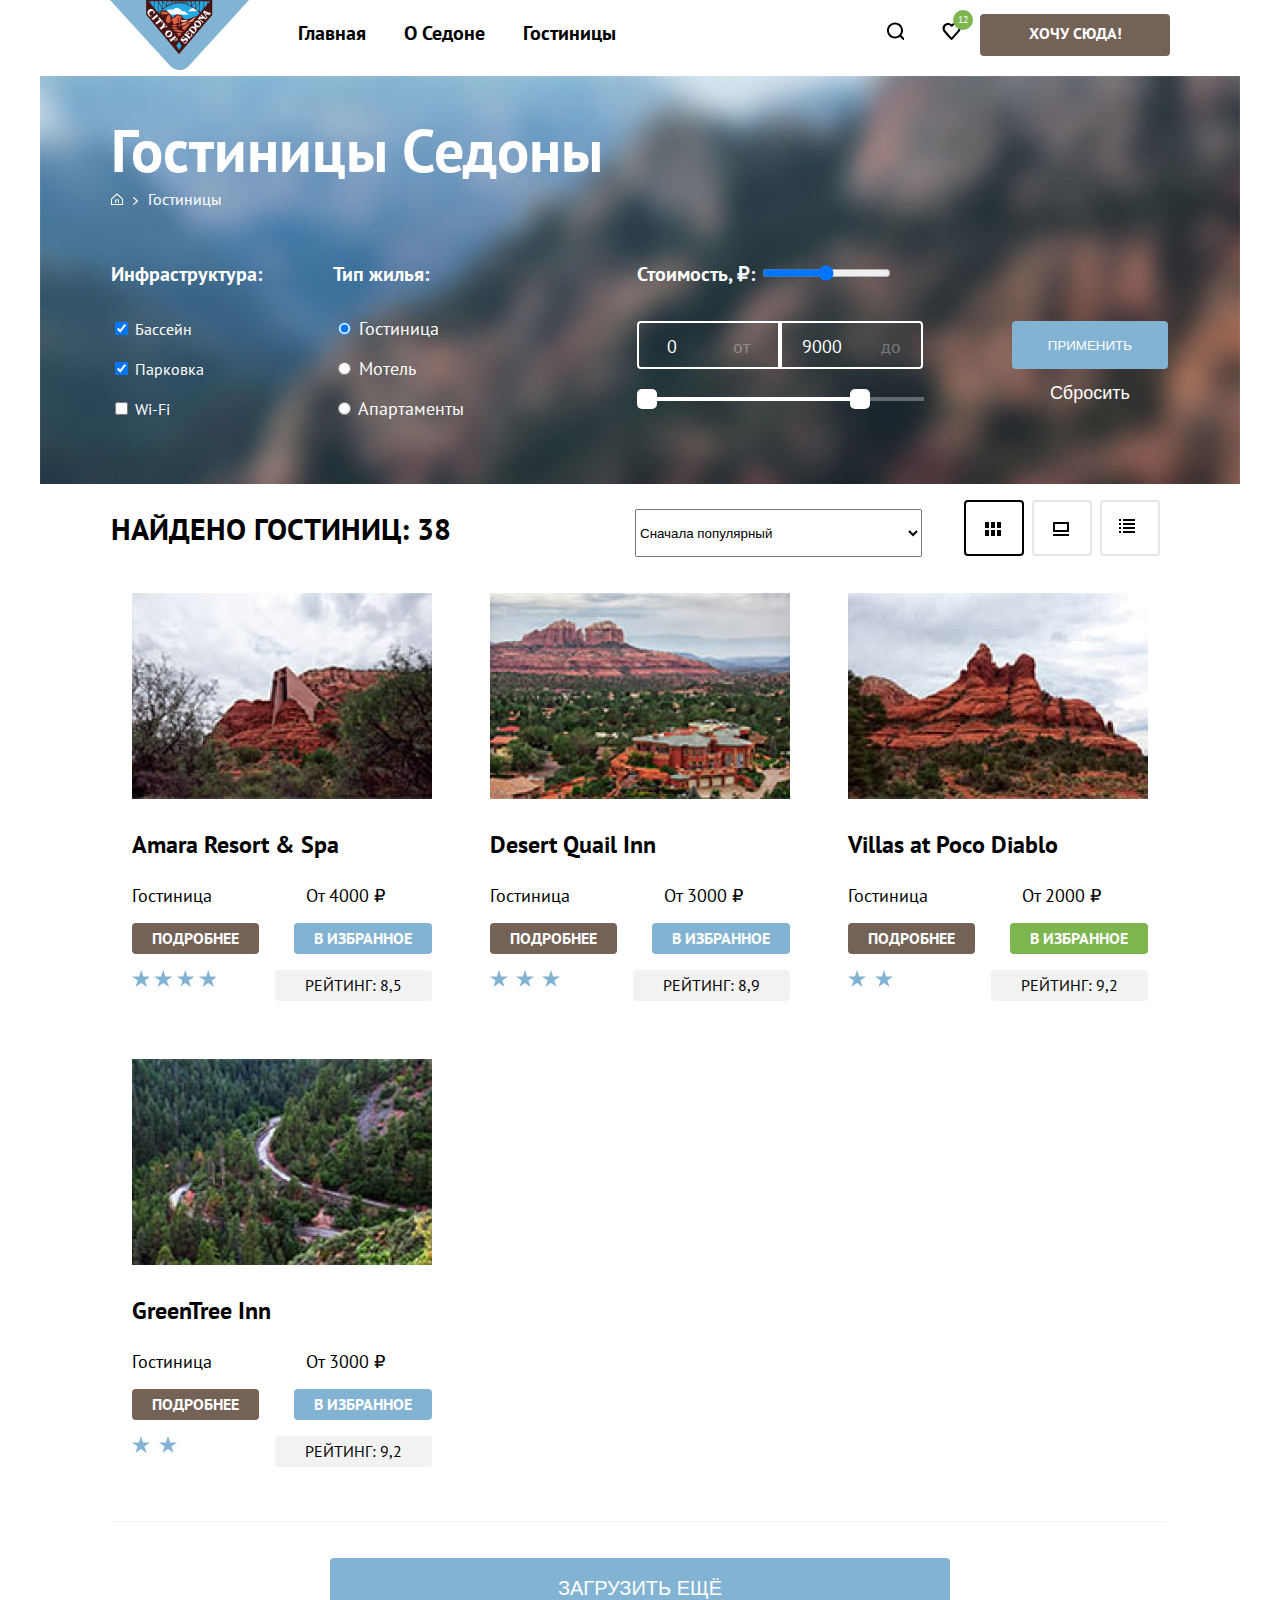
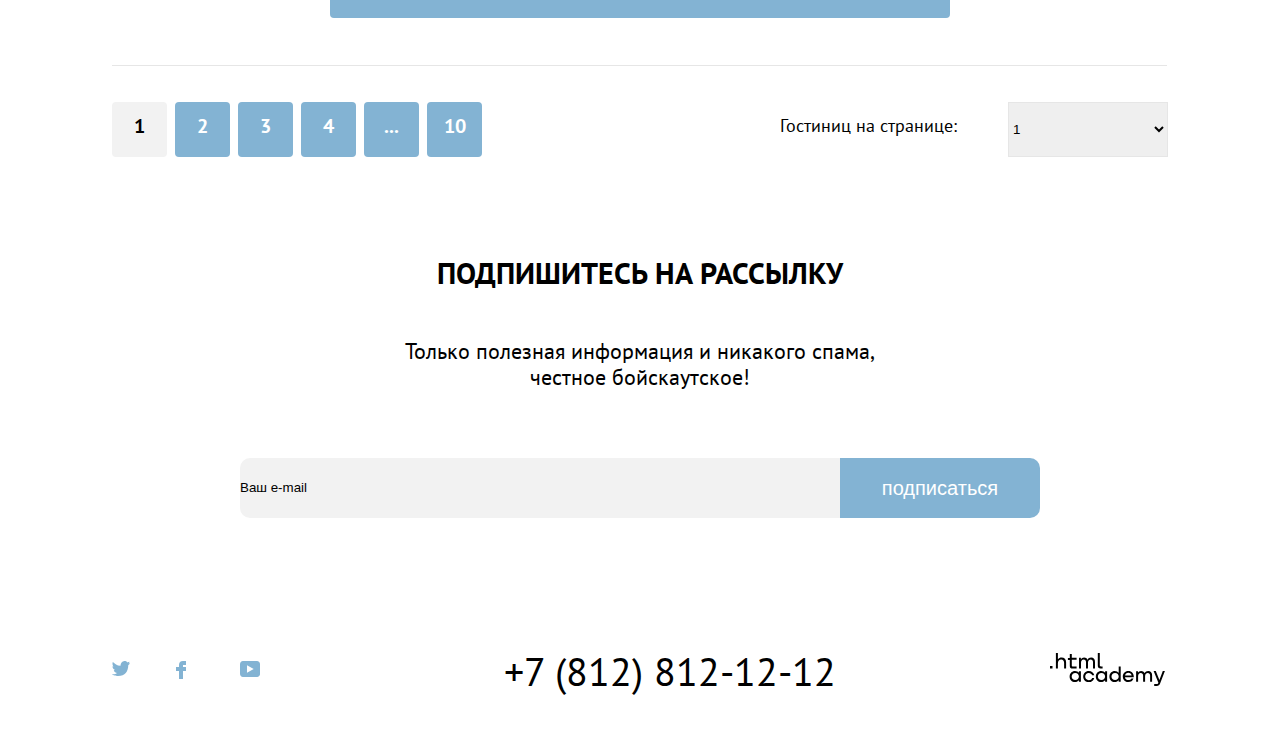
==== commit 276224ea: "готовлю к защите" ====
--- a/catalog.html
+++ b/catalog.html
@@ -94,7 +94,7 @@
 					<img src="images/svg/arrow.svg" width="5" height="8" alt="arrow">
 				</li>
 				<li class="breadcrumbs-item">
-					<a class="breadcrumbs-link">Гостиницы</a>
+					<a class="breadcrumbs-link" href="index.html">Гостиницы</a>
 				</li>
 			</ul>
 			<!---------конец крошек---------->
@@ -173,6 +173,18 @@
 						<output name="daysoutput"></output>
 						<input type="range" id="dayscount" min="0" max="15000" step="5">
 					</div>
+					<div class="from-befor-box">
+						<div class="from-befor from-befor-page">
+							<span class="from-befor-number">0</span>
+							<span class="from-befor-text">от</span>
+						</div>
+						<div class="from-befor from-befor-list">
+							<span class="from-befor-number">9000</span>
+							<span class="from-befor-text">до</span>
+						</div>
+					</div>
+					<div class="scroll-box">
+					</div>
 				</div>
 				<div class="inner-buttons">
 					<button class="inner-buttons-yes" type="submit">Применить</button>
@@ -200,6 +212,11 @@
 				<ul class="list-view">
 					<li class="view">
 						<a href="#">
+							<svg class="view-slide" aria-hidden="true" focusable="false" width="20" height="20"
+								fill="currentColor" xmlns="http://www.w3.org/2000/svg">
+								<path
+									d="M6 3H2v6h4V3ZM18 3h-4v6h4V3ZM12 3H8v6h4V3ZM6 11H2v6h4v-6ZM18 11h-4v6h4v-6ZM12 11H8v6h4v-6Z" />
+							</svg>
 							<span class="visually-hidden">
 								Вид Обычный список
 							</span>
@@ -207,6 +224,10 @@
 					</li>
 					<li class="view">
 						<a href="#">
+							<svg class="view-slide" aria-hidden="true" focusable="false" width="20" height="20"
+								fill="currentColor" xmlns="http://www.w3.org/2000/svg">
+								<path d="M18 15H2v2h16v-2ZM16 5v6H4V5h12Zm2-2H2v10h16V3Z" />
+							</svg>
 							<span class="visually-hidden">
 								Вид Плитка
 							</span>
@@ -214,6 +235,11 @@
 					</li>
 					<li class="view">
 						<a href="#">
+							<svg class="view-slide" aria-hidden="true" focusable="false" width="20" height="20"
+								fill="currentColor" xmlns="http://www.w3.org/2000/svg">
+								<path
+									d="M2 0H0v2h2V0ZM16 0H4v2h12V0ZM2 4H0v2h2V4ZM16 4H4v2h12V4ZM2 8H0v2h2V8ZM16 8H4v2h12V8ZM2 12H0v2h2v-2ZM16 12H4v2h12v-2Z" />
+							</svg>
 							<span class="visually-hidden">
 								Вид Таблица
 							</span>
--- a/styles/styles.css
+++ b/styles/styles.css
@@ -618,6 +618,17 @@
 	text-decoration: none;
 	line-height: 21px;
 	text-align: left;
+	color: #ffffff;
+}
+
+.breadcrumbs-item:not(:nth-child(2n)):hover {
+	opacity: 0.6;
+}
+
+.breadcrumbs-link:not(:nth-child(2n)):focus {
+	border: 3px solid #83b3d3;
+	border-radius: 4px;
+	outline: none;
 }
 
 .inner-form {
@@ -664,6 +675,64 @@
 	font-weight: 700;
 	font-size: 20px;
 	line-height: 26px;
+	margin-top: 50px;
+}
+
+.inner-range {
+	display: flex;
+	flex-direction: column;
+}
+
+.from-befor-box {
+	display: flex;
+}
+
+.from-befor {
+	font-family: "PT Sans" sans-serif;
+	font-size: 18px;
+	line-height: 23px;
+	color: #ffffff;
+	padding-top: 12px;
+	margin-top: 34px;
+}
+
+.from-befor-page {
+	display: flex;
+	justify-content: space-around;
+	border: 2px solid #ffffff;
+	box-sizing: border-box;
+	border-radius: 4px 0 0 4px;
+	width: 143px;
+	height: 48px;
+}
+
+.from-befor-number .from-befor-text {
+	display: block;
+	margin-top: 14px;
+}
+
+.from-befor-text {
+	opacity: 0.3;
+}
+
+.from-befor-list {
+	display: flex;
+	justify-content: space-around;
+	border: 2px solid #ffffff;
+	box-sizing: border-box;
+	border-radius: 0 4px 4px 0;
+	width: 143px;
+	height: 48px;
+}
+
+.scroll-box {
+	width: 287px;
+	height: 20px;
+	margin-top: 20px;
+	background-image: url("..//images/svg/Rectangle34.svg"), url("..//images/svg/Rectangle35.svg"),
+		url("..//images/svg/Line5.svg"), url("..//images/svg/Line4.svg");
+	background-repeat: no-repeat;
+	background-position: 0 0, 80%, 0, 100%;
 }
 
 .inner-buttons {
@@ -671,7 +740,8 @@
 	flex-direction: column;
 	justify-content: end;
 	margin-right: 72px;
-	width: 160px;
+	width: 500px;
+	padding-bottom: 20px;
 }
 
 .inner-buttons-yes {
@@ -681,7 +751,24 @@
 	text-transform: uppercase;
 	line-height: 21px;
 	text-align: center;
-	padding: 20px 30px;
+	height: 48px;
+	border: none;
+	cursor: pointer;
+}
+
+.inner-buttons-yes:active {
+	opacity: 0.3;
+}
+
+.inner-buttons-yes:hover {
+	background: #68a2ca;
+	border-radius: 4px;
+}
+
+.inner-buttons-yes:focus {
+	border: #ffffff solid 2px;
+	border-radius: 4px;
+	outline: auto;
 }
 
 .inner-buttons-reset {
@@ -691,7 +778,22 @@
 	font-size: 18px;
 	line-height: 23px;
 	text-align: center;
-	padding: 20px 30px;
+	height: 48px;
+	border: none;
+	cursor: pointer;
+}
+
+.inner-buttons-reset:hover {
+	opacity: 0.6;
+}
+
+.inner-buttons-reset:active {
+	opacity: 0.3;
+}
+
+.inner-buttons-reset:focus {
+	border: #83b3d3 solid 2px;
+	outline: #83b3d3;
 }
 
 .select-control {
@@ -706,6 +808,28 @@
 	width: 287px;
 	height: 48px;
 	margin-top: 25px;
+	margin-left: 182px;
+	cursor: pointer;
+}
+
+.ategory-prices:hover {
+	border: 2px solid #83b3d3;
+	box-sizing: border-box;
+	border-radius: 4px;
+}
+
+.ategory-prices:focus {
+	border: 2px solid #83b3d3;
+	box-sizing: border-box;
+	border-radius: 4px;
+	outline: #83b3d3;
+}
+
+.ategory-prices:active {
+	opacity: 0.3;
+	border: 2px solid #e6e6e6;
+	box-sizing: border-box;
+	border-radius: 4px;
 }
 
 .search-result-title {
@@ -720,11 +844,35 @@
 	display: flex;
 }
 
+.view:first-child {
+	border: 2px solid #000000;
+}
+
 .view {
-	border: #df1212 solid 2px;
+	border-radius: 4px;
 	width: 22px;
 	height: 18px;
-}
+	padding: 17px;
+	position: relative;
+	margin-right: 8px;
+	border: 2px solid #e6e6e6;
+	cursor: pointer;
+}
+
+.view-slide {
+	color: #000000;
+}
+
+.view:hover {
+	border: 2px solid #83b3d3;
+	border-radius: 4px;
+}
+
+.view:active {
+	border: 2px solid #000000;
+	border-radius: 4px;
+}
+
 /*-----------начало карт----------------------*/
 
 .product-list {
@@ -749,6 +897,20 @@
 	color: #000000;
 }
 
+.product-card-image:hover {
+	opacity: 0.6;
+}
+
+.product-card-link:focus {
+	border: 2px solid #83b3d3;
+	outline: none;
+}
+
+.product-card-image:active {
+	opacity: 0.3;
+	border: none;
+}
+
 .product-card-title {
 	font-size: 24px;
 	line-height: 31px;
@@ -795,16 +957,59 @@
 	padding: 5px 20px;
 }
 
+.card-button:hover {
+	background: #615048;
+	border-radius: 4px;
+}
+
+.card-button:active {
+	opacity: 0.3;
+	border: none;
+}
+
+.card-button:focus {
+	border: 2px solid #83b3d3;
+	background: #615048;
+	box-sizing: border-box;
+	border-radius: 4px;
+	outline: none;
+}
+
 .card-button1 {
 	background-color: #83b3d3;
 	border-radius: 4px;
 	padding: 5px 20px;
 }
 
+.card-button1:hover {
+	background: #68a2ca;
+}
+
+.card-button1:active {
+	opacity: 0.3;
+	border: none;
+}
+
+.card-button1:focus {
+	border: 2px solid #756257;
+	box-sizing: border-box;
+	border-radius: 4px;
+	outline: none;
+}
+
 .card-button-green {
 	background-color: #7db54f;
 }
 
+.card-button-green:hover {
+	background: #6c9e42;
+}
+
+.card-button-green:active {
+	opacity: 0.3;
+	border: none;
+}
+
 .product-card-rating {
 	background-color: #f2f2f2;
 	border-radius: 4px;
@@ -822,20 +1027,20 @@
 
 .imeg-star2 {
 	background-image: url("../images/svg/star.svg");
-	background-repeat: repeat-x;
-	width: 35px;
+	background-repeat: space;
+	width: 45px;
 }
 
 .imeg-star3 {
 	background-image: url("../images/svg/star.svg");
-	background-repeat: repeat-x;
-	width: 54px;
+	background-repeat: space;
+	width: 70px;
 }
 
 .imeg-star4 {
 	background-image: url("../images/svg/star.svg");
-	background-repeat: repeat-x;
-	width: 71px;
+	background-repeat: space;
+	width: 85px;
 }
 
 /*------------конец карт---------------------------*/
@@ -857,6 +1062,7 @@
 	font-size: 20px;
 	line-height: 26px;
 	text-transform: uppercase;
+	cursor: pointer;
 }
 
 .indicator-fon2 {
@@ -890,10 +1096,6 @@
 
 .pagination-item:not(:first-child) {
 	background-color: #83b3d3;
-}
-
-.pagination-current {
-	background-color: #f2f2f2;
 }
 
 .pagination-link {
@@ -912,6 +1114,13 @@
 	padding: 11px;
 }
 
+.pagination-current {
+	background-color: #f2f2f2;
+	color: #000000;
+	border-radius: 4px;
+	cursor: pointer;
+}
+
 .pagination-glass {
 	display: flex;
 }
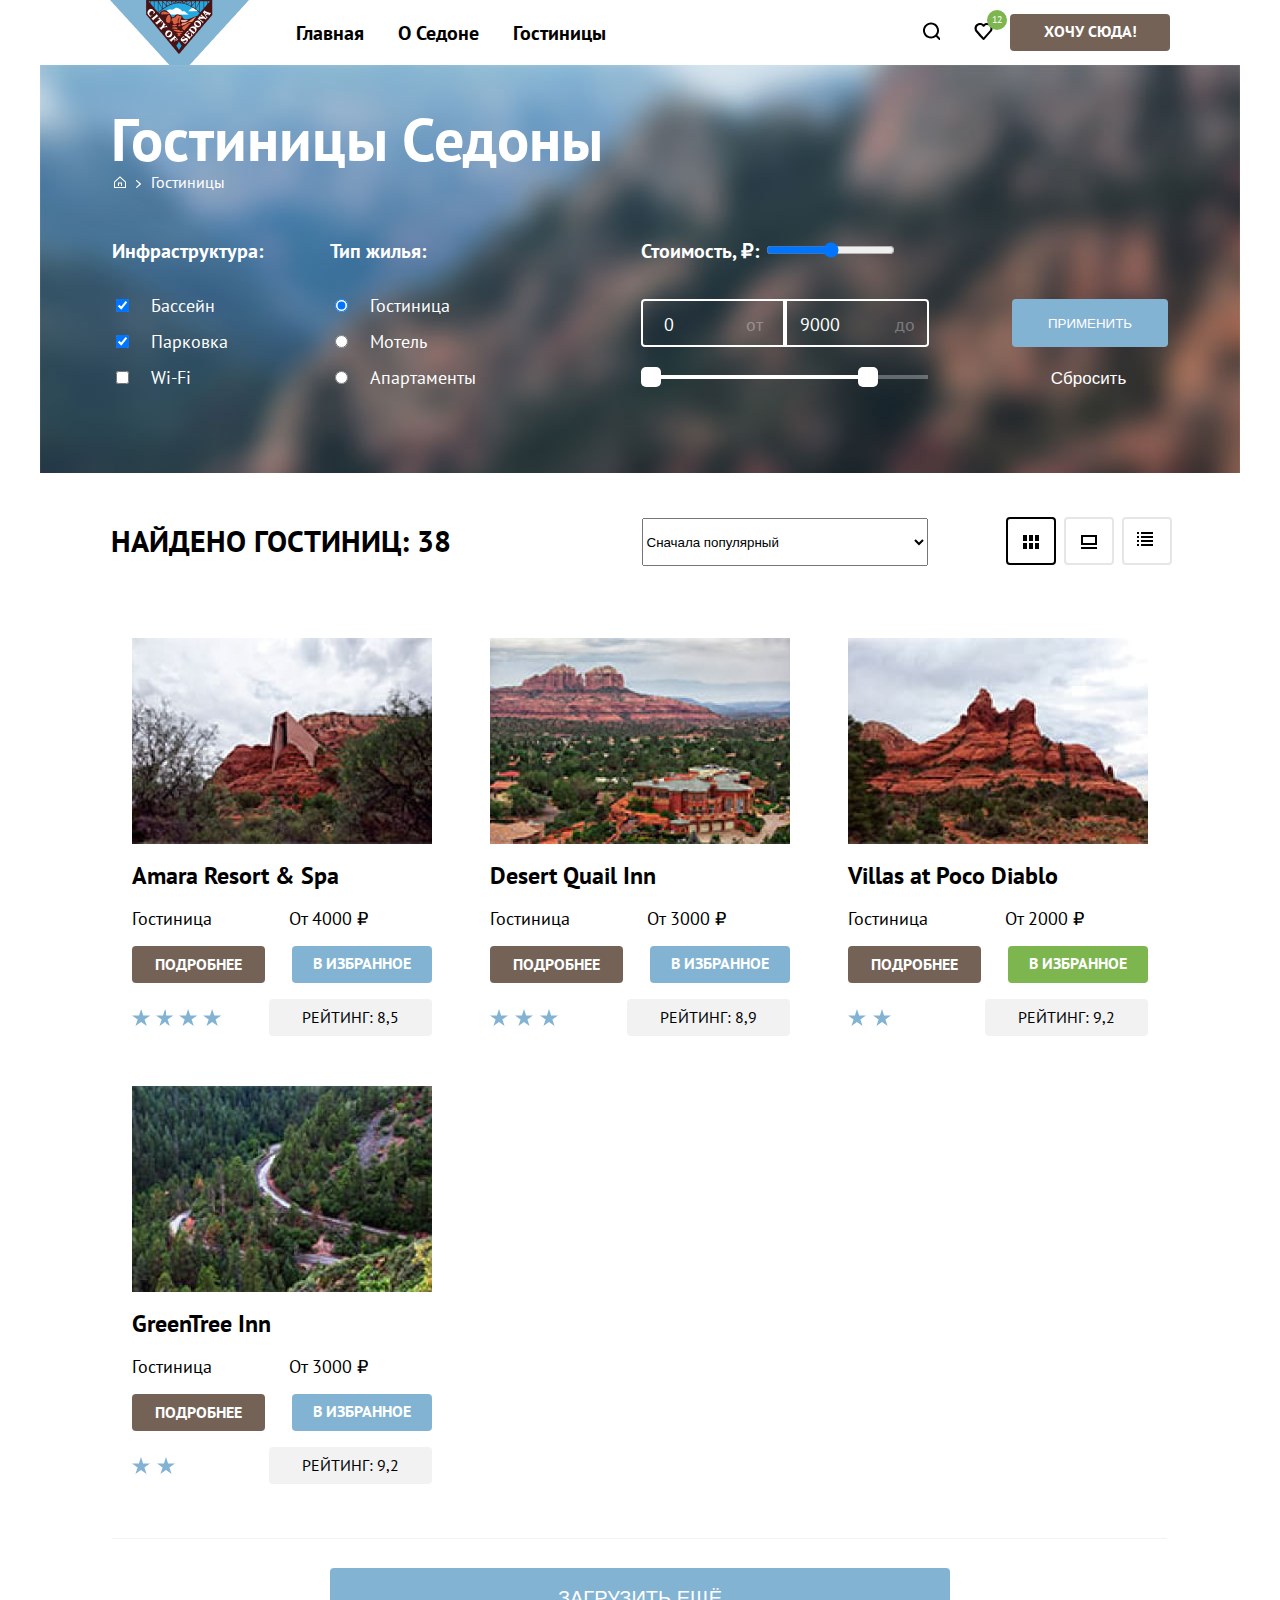
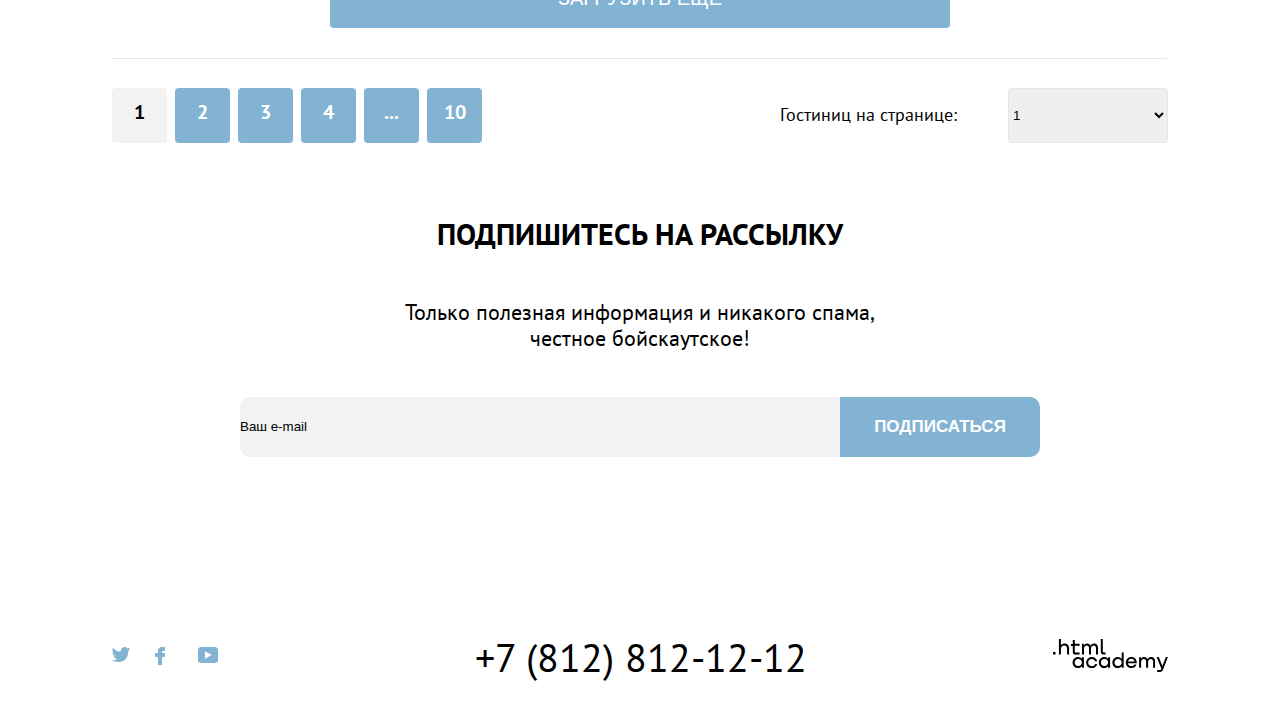
==== commit be90f147: "Merge pull request #12 from yabbaa/master" ====
--- a/catalog.html
+++ b/catalog.html
@@ -5,15 +5,14 @@
 	<meta charset="utf-8">
 	<title>Каталог</title>
 	<link rel="stylesheet" href="styles/styles.css">
-	<link rel="icon" href="favicon.ico.svg">
+	<link rel="icon" href="favicon.ico">
+	<link rel="icon" type="image/png" sizes="32x32" href="images/favicon.png">
 </head>
 
 <body>
-	<!---------------------------------------------
-   ---------Ш----А----П----К----А-------------->
 	<header class="page-header">
 		<nav class="navigation">
-			<a class="navigation-logo" href=""><img src="images/png/logo.png" width="139" height="70"
+			<a class="navigation-logo" href="index.html"><img src="images/logo.png" width="139" height="70"
 					alt="logo-sedona"></a>
 			<ul class="navigation-list">
 				<li class="navigation-item underline">
@@ -40,8 +39,8 @@
 			<ul class="navigation-list navigation-user">
 				<li class="navigation-item">
 					<a class="navigation-link navigation-link-visually" href="#">
-						<svg class="navigation-icon" aria-hidden="true" focusable="false" width="18" height="18"
-							fill="currentColor" xmlns="http://www.w3.org/2000/svg">
+						<svg class="navigation-icon" role="img" aria-label="#" aria-hidden="true" focusable="false" width="18"
+							height="18" fill="currentColor" xmlns="http://www.w3.org/2000/svg">
 							<path
 								d="m19.026 17.05-3.71-3.7c1.002-1.3 1.704-3 1.704-4.9 0-4.4-3.61-8-8.023-8C4.585.45.975 4.15.975 8.55c0 4.4 3.61 8 8.022 8 1.805 0 3.51-.6 4.914-1.7l3.71 3.7 1.405-1.5Zm-10.029-2.5c-3.309 0-6.017-2.7-6.017-6s2.708-6 6.017-6c3.31 0 6.017 2.7 6.017 6s-2.707 6-6.017 6Z" />
 						</svg>
@@ -53,8 +52,8 @@
 				<li class="navigation-item position-like">
 					<div class="like"><span class="number-like">12</span></div>
 					<a class="navigation-link navigation-link-visually" href="#">
-						<svg class="navigation-icon" aria-hidden="true" focusable="false" width="19" height="17"
-							fill="currentColor" xmlns="http://www.w3.org/2000/svg">
+						<svg aria-label="#" class="navigation-icon" role="img" aria-hidden="true" focusable="false" width="19"
+							height="17" fill="currentColor" xmlns="http://www.w3.org/2000/svg">
 							<path
 								d="M9.444 17c-.301 0-.602-.1-.802-.4-5.416-6.1-6.72-7.5-7.02-7.9C.92 7.8.519 6.6.519 5.4c0-3 2.406-5.4 5.515-5.4 1.304 0 2.507.5 3.51 1.3C10.547.5 11.851 0 13.054 0c3.008 0 5.516 2.4 5.516 5.4 0 1.3-.502 2.5-1.304 3.4l-7.02 7.9c-.2.2-.401.3-.802.3ZM3.427 7.5c.3.4 3.51 4 6.117 6.9l6.218-7c.501-.5.702-1.2.702-2 0-1.8-1.505-3.3-3.31-3.3-1.002 0-2.005.5-2.707 1.3-.301.3-.602.4-.903.4-.3 0-.602-.2-.802-.4-.702-.8-1.705-1.3-2.708-1.3-1.805 0-3.31 1.5-3.31 3.3-.1.9.302 1.6.703 2.1-.1 0-.1 0 0 0Z" />
 						</svg>
@@ -80,27 +79,27 @@
 			<h1 class="inner-catalog-title">
 				Гостиницы Седоны
 			</h1>
-			<!---------начало крошек---------->
+
 			<ul class="breadcrumbs">
 				<li class="breadcrumbs-item">
 					<a class="breadcrumbs-link" href="index.html">
-						<img src="images/svg/home.svg" width="12" height="12" alt="home">
+						<img src="images/home.svg" width="12" height="12" alt="home">
 						<span class="visually-hidden">
 							Главная
 						</span>
 					</a>
 				</li>
 				<li class="breadcrumbs-item">
-					<img src="images/svg/arrow.svg" width="5" height="8" alt="arrow">
+					<img src="images/arrow.svg" width="5" height="8" alt="arrow">
 				</li>
 				<li class="breadcrumbs-item">
 					<a class="breadcrumbs-link" href="index.html">Гостиницы</a>
 				</li>
 			</ul>
-			<!---------конец крошек---------->
-
-
-			<!---------началое чекбокса----------------->
+
+
+
+
 			<h2 class="visually-hidden">Список товара с фильтрами</h2>
 			<form class="inner-form search-config" action="url" method="post" oninput="daysoutput.value=dayscount.value">
 				<div class="infrastructure-page">
@@ -109,69 +108,69 @@
 					</h3>
 					<div class="infrastructure-box">
 						<div class="inner-checkbox-box">
-							<input class="inner-checkbox hotel-inner-checkbox" type="checkbox" name="infrastructure" id="pool"
-								value="Бассейн" checked>
-							<label for="pool">
+							<input class="inner-checkbox hotel-inner-checkbox" required="required" type="checkbox"
+								name="infrastructure" id="pool" value="Бассейн" checked>
+							<label class="pool-list" for="pool">
 								Бассейн
 							</label>
 						</div>
 						<div class="inner-checkbox-box">
-							<input class="inner-checkbox hotel-inner-checkbox" type="checkbox" name="infrastructure"
-								id="parking" value="Парковка" checked>
-							<label for="parking">
+							<input class="inner-checkbox hotel-inner-checkbox" required="required" type="checkbox"
+								name="infrastructure" id="parking" value="Парковка" checked>
+							<label class="pool-list" for="parking">
 								Парковка
 							</label>
 						</div>
 						<div class="inner-checkbox-box">
-							<input class="inner-checkbox hotel-inner-checkbox" type="checkbox" name="infrastructure" id="wi-fi"
-								value="Wi-Fi">
-							<label for="wi-fi">
+							<input class="inner-checkbox hotel-inner-checkbox" required="required" type="checkbox"
+								name="infrastructure" id="wi-fi" value="Wi-Fi">
+							<label class="pool-list" for="wi-fi">
 								Wi-Fi
 							</label>
 						</div>
 					</div>
 				</div>
 
-				<!---------конец чекбокса----------------->
-
-
-				<!------------начало радио------------------->
+
+
+
+
 				<div class="inner-form inner-radio">
-					<div class="infrastructure-page">
+					<div class="infrastructure-page infrastructure-page-typelife">
 						<h3 class="inner-config-form">
 							Тип жилья:
 						</h3>
 						<div class="infrastructure-box">
 							<div class="inner-checkbox-box">
 								<label class="hotel-inner-checeked inner-checkbox" for="hotel-inner">
-									<input type="radio" name="type" id="hotel-inner" checked>
-									Гостиница
+									<input required="required" type="radio" name="type" id="hotel-inner" checked>
+									<span class="inner-checkbox-hotel">Гостиница</span>
 								</label>
 							</div>
 							<div class="inner-checkbox-box">
 								<label class="hotel-inner-checeked inner-checkbox" for="motel">
-									<input tabindex="1" type="radio" name="type" id="motel">
-									Мотель
+									<input required="required" tabindex="1" type="radio" name="type" id="motel">
+									<span class="inner-checkbox-hotel">Мотель</span>
 								</label>
 							</div>
 							<div class="inner-checkbox-box">
 								<label class="hotel-inner-checeked inner-checkbox" for="apartments">
-									<input type="radio" name="type" id="apartments">
-									Апартаменты
+									<input required="required" type="radio" name="type" id="apartments">
+									<span class="inner-checkbox-hotel">Апартаменты</span>
 								</label>
 							</div>
 						</div>
 					</div>
 				</div>
-				<!------------конец радио------------------->
-
-
-				<!------------начало диапозона--------------------->
+
+
+
+
 				<div class="inner-form inner-range">
 					<div class="half-width">
 						<label for="dayscount">Стоимость, ₽:</label>
 						<output name="daysoutput"></output>
-						<input type="range" id="dayscount" min="0" max="15000" step="5">
+						<input required="required" type="range" id="dayscount" min="0" max="15000" step="5">
 					</div>
 					<div class="from-befor-box">
 						<div class="from-befor from-befor-page">
@@ -187,10 +186,9 @@
 					</div>
 				</div>
 				<div class="inner-buttons">
-					<button class="inner-buttons-yes" type="submit">Применить</button>
-					<button class="inner-buttons-reset" type="submit">Сбросить</button>
-				</div>
-				<!------------конец диапозона---------------------->
+					<button class="inner-buttons-yes" type="button">Применить</button>
+					<button class="inner-buttons-reset" type="button">Сбросить</button>
+				</div>
 			</form>
 
 
@@ -208,12 +206,12 @@
 				</select>
 
 
-				<!--------------начало изменения вида-------------------------------->
+
 				<ul class="list-view">
 					<li class="view">
-						<a href="#">
-							<svg class="view-slide" aria-hidden="true" focusable="false" width="20" height="20"
-								fill="currentColor" xmlns="http://www.w3.org/2000/svg">
+						<a class="view-link" href="#">
+							<svg class="view-slide" role="img" aria-label="icon" aria-hidden="true" focusable="false"
+								width="20" height="20" fill="currentColor" xmlns="http://www.w3.org/2000/svg">
 								<path
 									d="M6 3H2v6h4V3ZM18 3h-4v6h4V3ZM12 3H8v6h4V3ZM6 11H2v6h4v-6ZM18 11h-4v6h4v-6ZM12 11H8v6h4v-6Z" />
 							</svg>
@@ -223,9 +221,9 @@
 						</a>
 					</li>
 					<li class="view">
-						<a href="#">
-							<svg class="view-slide" aria-hidden="true" focusable="false" width="20" height="20"
-								fill="currentColor" xmlns="http://www.w3.org/2000/svg">
+						<a class="view-link" href="#">
+							<svg class="view-slide" role="img" aria-label="icon" aria-hidden="true" focusable="false"
+								width="20" height="20" fill="currentColor" xmlns="http://www.w3.org/2000/svg">
 								<path d="M18 15H2v2h16v-2ZM16 5v6H4V5h12Zm2-2H2v10h16V3Z" />
 							</svg>
 							<span class="visually-hidden">
@@ -234,9 +232,9 @@
 						</a>
 					</li>
 					<li class="view">
-						<a href="#">
-							<svg class="view-slide" aria-hidden="true" focusable="false" width="20" height="20"
-								fill="currentColor" xmlns="http://www.w3.org/2000/svg">
+						<a class="view-link" href="#">
+							<svg class="view-slide" role="img" aria-label="icon" aria-hidden="true" focusable="false"
+								width="20" height="20" fill="currentColor" xmlns="http://www.w3.org/2000/svg">
 								<path
 									d="M2 0H0v2h2V0ZM16 0H4v2h12V0ZM2 4H0v2h2V4ZM16 4H4v2h12V4ZM2 8H0v2h2V8ZM16 8H4v2h12V8ZM2 12H0v2h2v-2ZM16 12H4v2h12v-2Z" />
 							</svg>
@@ -246,15 +244,14 @@
 						</a>
 					</li>
 				</ul>
-				<!--------------конец изменения вида-------------------------->
 			</div>
 
 
-			<!----------------------начало выбора отеля---------------------------->
+
 			<ul class="product-list">
 				<li class="product-card">
 					<a class="product-card-link" href="#">
-						<img class="product-card-image" src="images/jpg/hotel-1.jpg" width="300" height="206" alt="hotel">
+						<img class="product-card-image" src="images/hotel-1.jpg" width="300" height="206" alt="hotel">
 						<h3 class="product-card-title">
 							Amara Resort & Spa
 						</h3>
@@ -269,8 +266,6 @@
 					</div>
 					<div class="product-card-rating-box">
 						<div class="imeg-star4">
-							<!--<img src="images/svg/star.svg" width="18" height="17" alt="star">
-						-->
 						</div>
 						<span class="visually-hidden">Рейтинг</span>
 						<span class="product-card-rating">Рейтинг: 8,5</span>
@@ -279,7 +274,7 @@
 
 				<li class="product-card">
 					<a class="product-card-link" href="#">
-						<img class="product-card-image" src="images/jpg/hotel-2.jpg" width="300" height="206" alt="hotel">
+						<img class="product-card-image" src="images/hotel-2.jpg" width="300" height="206" alt="hotel">
 						<h3 class="product-card-title">
 							Desert Quail Inn
 						</h3>
@@ -294,8 +289,6 @@
 					</div>
 					<div class="product-card-rating-box">
 						<div class="imeg-star3">
-							<!--<img src="images/svg/star.svg" width="18" height="17" alt="star">
-						-->
 						</div>
 						<span class="visually-hidden">Рейтинг</span>
 						<span class="product-card-rating">Рейтинг: 8,9</span>
@@ -304,7 +297,7 @@
 
 				<li class="product-card">
 					<a class="product-card-link" href="#">
-						<img class="product-card-image" src="images/jpg/hotel-3.jpg" width="300" height="206" alt="hotel">
+						<img class="product-card-image" src="images/hotel-3.jpg" width="300" height="206" alt="hotel">
 						<h3 class="product-card-title">
 							Villas at Poco Diablo
 						</h3>
@@ -319,17 +312,15 @@
 					</div>
 					<div class="product-card-rating-box">
 						<div class="imeg-star2">
-							<!--<img src="images/svg/star.svg" width="18" height="17" alt="star">
-						-->
 						</div>
 						<span class="visually-hidden">Рейтинг</span>
 						<span class="product-card-rating">Рейтинг: 9,2</span>
 					</div>
 				</li>
 
-				<li class="product-card">
+				<li class="product-card product-card-lastcard">
 					<a class="product-card-link" href="#">
-						<img class="product-card-image" src="images/jpg/hotel-4.jpg" width="300" height="206" alt="hotel">
+						<img class="product-card-image" src="images/hotel-4.jpg" width="300" height="206" alt="hotel">
 						<h3 class="product-card-title">
 							GreenTree Inn
 						</h3>
@@ -344,31 +335,28 @@
 					</div>
 					<div class="product-card-rating-box">
 						<div class="imeg-star2">
-							<!--<img src="images/svg/star.svg" width="18" height="17" alt="star">
-						-->
 						</div>
 						<span class="visually-hidden">Рейтинг</span>
 						<span class="product-card-rating">Рейтинг: 9,2</span>
 					</div>
 				<li>
 			</ul>
-			<!-----------------------конец выбора отеля---------------------------->
-
-
-
-
-			<img class="indicator-fon" src="images/svg/divider-5.svg" width="1055" height="1" alt="line">
+
+
+
+
+			<img class="indicator-fon" src="images/divider-5.svg" width="1055" height="1" alt="line">
 			<button class="button product-card-more" type="button">
 				Загрузить ещё
 			</button>
-			<img class="indicator-fon2" src="images/svg/divider-6.svg" width="1055" height="1" alt="line">
+			<img class="indicator-fon2" src="images/divider-6.svg" width="1055" height="1" alt="line">
 
 
 
 			<div class="pagination-page">
 				<ul class="pagination">
 					<li class="pagination-item">
-						<a class="pagination-link pagination-current">1</a>
+						<a class="pagination-link pagination-current" href="#">1</a>
 					</li>
 					<li class="pagination-item">
 						<a class="pagination-link" href="#">2</a>
@@ -413,14 +401,10 @@
 
 				<div class="email-page-submit">
 					<input class="email-page-button-submit" type="email" value="Ваш e-mail">
-					<button class="email-page-button" type="submit">
+					<button class="email-page-button" type="button">
 						<span class="subscribe">подписаться</span>
 					</button>
 				</div>
-				<!--<input class="section-footer-email" type="email" value="Ваш e-mail">
-				<button class="section-footer-button" type="submit">
-					<span class="section-footer-subscribe">Подписаться</span>
-				</button>-->
 			</div>
 
 
@@ -432,14 +416,12 @@
 
 
 
-	<!----------------------------------------------------------------------------
-   ------------------------------------FOOTER------------------------------------>
 	<footer>
-		<div class="page-footer-container">
+		<div class="page-footer-container page-catalog-footer">
 			<div class="page-network">
 				<a class="page-network-link" href="https://twitter.com">
-					<svg class="page-network-twitter fotter-page-network" aria-hidden="true" focusable="false" width="18"
-						height="15" fill="currentColor" xmlns="http://www.w3.org/2000/svg">
+					<svg class="page-network-twitter fotter-page-network" role="img" aria-label="icon" aria-hidden="true"
+						focusable="false" width="18" height="15" fill="currentColor" xmlns="http://www.w3.org/2000/svg">
 						<path
 							d="M11.6.2c1.8-.5 3.2.3 3.8 1.2.7-.2 1.4-.5 2.1-.7 0 .9-.6 1.5-.9 1.8.7.1 1.4-.6 1.4-.6-.2 1-1.1 1.8-1.7 2C16.1 10.7 13 15.1 5.7 15h-.5c-.4 0-4.4-.5-5.2-1.9 2.4.2 4.1-.4 5-1.2-1-.3-2.9-.4-3.2-2.9.4.1.6.2 1.3.1C1.8 8.3.4 7.5.5 5.3c.3.3 1.1.5 1.4.5C1.1 5.6-.2 2.5.9.9c1.9 1.9 4 3.6 7.6 3.8C8.7 2.3 9.7.8 11.6.2Z" />
 					</svg>
@@ -449,8 +431,8 @@
 					</span>
 				</a>
 				<a class="page-network-link" href="https://www.facebook.com">
-					<svg class="page-network-facebook fotter-page-network" aria-hidden="true" focusable="false" width="10"
-						height="18" fill="currentColor" xmlns="http://www.w3.org/2000/svg">
+					<svg class="page-network-facebook fotter-page-network" role="img" aria-label="icon" aria-hidden="true"
+						focusable="false" width="10" height="18" fill="currentColor" xmlns="http://www.w3.org/2000/svg">
 						<path d="M7 0a4 4 0 0 0-4 4v2H0v4h3v8h4v-8h3V6H7V4h3V0H7Z" />
 					</svg>
 					<span class="visually-hidden">
@@ -458,8 +440,8 @@
 					</span>
 				</a>
 				<a class="page-network-link" href="https://www.youtube.com">
-					<svg class="page-network-youtube fotter-page-network" aria-hidden="true" focusable="false" width="20"
-						height="16" fill="currentColor" xmlns="http://www.w3.org/2000/svg">
+					<svg class="page-network-youtube fotter-page-network" role="img" aria-label="icon" aria-hidden="true"
+						focusable="false" width="20" height="16" fill="currentColor" xmlns="http://www.w3.org/2000/svg">
 						<path
 							d="M17 0H2.9C1.2 0 0 1.5 0 3.2v9.5C0 14.5 1.2 16 2.9 16h14.3c1.5 0 2.9-1.5 2.9-3.2V3.2C19.9 1.5 18.7 0 17 0ZM7 11.8V4.2L13.7 8 7 11.8Z" />
 					</svg>
@@ -474,8 +456,8 @@
 
 			<div class="footer-network-htmlacademy">
 				<a href="https://htmlacademy.ru">
-					<svg class="footer-logo-htmlacademy" aria-hidden="true" focusable="false" width="115" height="34"
-						fill="currentColor" xmlns="http://www.w3.org/2000/svg">
+					<svg class="footer-logo-htmlacademy" role="img" aria-label="icon" aria-hidden="true" focusable="false"
+						width="115" height="34" fill="currentColor" xmlns="http://www.w3.org/2000/svg">
 						<path
 							d="M0 12.9v2.6h2.5v-2.6H0Zm11.6-8.4c-1.6 0-2.8.7-3.6 1.7h-.1V0h-2v15.5h2v-5.3c0-2.1 1.3-3.6 3.3-3.6 1.8 0 2.9 1.4 2.9 3.2v5.7h2V9.4c.1-3-1.8-4.9-4.5-4.9Zm15 .3h-4.8V1.1h-2v3.8h-1.9v2h1.9v6c0 1.7 1 2.7 2.7 2.7h4.1v-2h-3.7c-.7 0-1.1-.4-1.1-1.1V6.8h4.8v-2Zm14.5-.2c-1.6 0-2.9.8-3.5 2.1h-.1c-.6-1.2-1.8-2.1-3.4-2.1-1.4 0-2.5.8-3.1 1.8h-.1V4.8H29v10.6h2V10c0-2 1-3.5 2.6-3.5 1.5 0 2.4 1 2.4 2.6v6.3h2V9.8c0-2.4 1.4-3.3 2.6-3.3 1.5 0 2.4 1 2.4 2.6v6.3h2V8.9c.1-2.5-1.4-4.3-3.9-4.3Zm6.7 8.1c0 1.7 1 2.7 2.8 2.7h2v-2h-1.7c-.7 0-1.1-.4-1.1-1.1V0h-2v12.7Zm-18.9 7c-.9-1.1-2.2-1.8-3.9-1.8-3.1 0-5.4 2.3-5.4 5.6s2.3 5.6 5.4 5.6c1.8 0 3-.8 3.8-1.9h.1v1.6h2V18.2h-2v1.5Zm-3.6 7.4c-2.2 0-3.6-1.6-3.6-3.6s1.4-3.6 3.6-3.6 3.6 1.6 3.6 3.6c0 1.9-1.4 3.6-3.6 3.6ZM44.2 22c-.5-2.4-2.6-4.1-5.4-4.1-3.4 0-5.6 2.5-5.6 5.6 0 3.1 2.2 5.6 5.6 5.6 2.8 0 4.9-1.8 5.4-4.2h-2.1c-.4 1.3-1.7 2.3-3.3 2.3-2.2 0-3.6-1.6-3.6-3.6s1.4-3.6 3.6-3.6c1.6 0 2.8 1 3.3 2.2h2.1V22Zm10.9-2.3c-.9-1.1-2.2-1.8-3.9-1.8-3.1 0-5.4 2.3-5.4 5.6s2.3 5.6 5.4 5.6c1.8 0 3-.8 3.8-1.9h.1v1.6h2V18.2h-2v1.5Zm-3.6 7.4c-2.2 0-3.6-1.6-3.6-3.6s1.4-3.6 3.6-3.6 3.6 1.6 3.6 3.6c0 1.9-1.5 3.6-3.6 3.6Zm17.2-7.3c-.9-1.1-2.2-1.9-3.9-1.9-3.1 0-5.4 2.3-5.4 5.6s2.2 5.6 5.4 5.6c1.7 0 3-.8 3.8-1.8h.1v1.5h2V13.4h-2v6.4Zm-3.6 7.3c-2.2 0-3.6-1.6-3.6-3.6s1.4-3.6 3.6-3.6 3.6 1.6 3.6 3.6c-.1 2-1.5 3.6-3.6 3.6Zm13.2-9.2c-3.3 0-5.5 2.5-5.5 5.6 0 3 2.1 5.6 5.5 5.6 2.5 0 4.5-1.3 5.2-3.6h-2.1c-.5 1-1.6 1.6-3 1.6-1.9 0-3.3-1.3-3.4-2.9h8.8c.2-3.6-2-6.3-5.5-6.3Zm0 1.9c1.7 0 3 1 3.3 2.6h-6.5c.3-1.5 1.5-2.6 3.2-2.6Zm19.9-1.9c-1.6 0-2.9.8-3.6 2h-.1c-.6-1.2-1.8-2-3.4-2-1.4 0-2.5.7-3.1 1.8v-1.5h-1.9v10.6h2v-5.4c0-2 1-3.4 2.6-3.5 1.5 0 2.4 1 2.4 2.6v6.3h2v-5.6c0-2.4 1.4-3.3 2.6-3.3 1.5 0 2.4 1 2.4 2.6v6.3h2v-6.5c.1-2.6-1.4-4.4-3.9-4.4Zm11.2 9.1-3.6-8.9h-2.2l4.8 11.6c-.3.9-.7 1.2-1.7 1.2h-2.5v2h2.5c1.8 0 2.8-.8 3.5-2.6l4.7-12.2h-2.1l-3.4 8.9Z" />
 					</svg>
--- a/styles/styles.css
+++ b/styles/styles.css
@@ -38,7 +38,7 @@
 .main-container {
 	flex-grow: 1;
 }
-/*-------------начало index.html------------*/
+
 .visually-hidden {
 	position: absolute;
 	width: 1px;
@@ -86,7 +86,7 @@
 	border-bottom: 2px solid #756257;
 	width: 68px;
 	position: absolute;
-	margin: 50px 0 0 -68px;
+	margin: 44px 0 0 -68px;
 }
 
 .navigation-item:active {
@@ -150,18 +150,16 @@
 	font-weight: bold;
 	text-align: left;
 	text-decoration: none;
-	padding: 20px 19px;
+	padding: 20px 17px;
 	display: block;
-	justify-content: center;
 }
 
 .navigation-link-button {
 	margin-top: 14px;
 	background-color: #756257;
 	border-radius: 4px;
-	width: 160px;
-	height: 25px;
-	padding: 9px 15px 8px;
+	width: 130px;
+	padding: 7px 15px 8px;
 	text-align: center;
 	text-transform: uppercase;
 	color: #ffffff;
@@ -174,10 +172,10 @@
 	width: 1200px;
 	height: 485px;
 	margin: 0 auto;
-	background-image: url("../images/svg/welcome.svg"), url("../images/svg/divider.svg"),
-		url("../images/jpg/gallery.jpg");
+	background-image: url("../images/welcome.svg"), url("../images/divider.svg"), url("../images/gallery.jpg");
 	background-repeat: no-repeat;
-	background-position: center, 0 100%;
+	background-position: 50% 38%, 0 100%;
+	margin-top: -11px;
 }
 
 .title-glass {
@@ -186,6 +184,9 @@
 	padding: 0;
 	min-height: 280px;
 	justify-content: center;
+	width: 1200px;
+	margin-left: auto;
+	margin-right: auto;
 }
 
 .logo-item {
@@ -223,7 +224,7 @@
 	color: #ffffff;
 	margin: 0;
 	padding: 0;
-	margin-top: 97px;
+	margin-top: 99px;
 }
 
 .advantages-item-under {
@@ -255,13 +256,36 @@
 	margin-top: 89px;
 }
 
+.logo-meal {
+	margin-top: 91px;
+}
+
+.logo-gift {
+	margin-top: 85px;
+}
+
 .description-services {
 	color: #000000;
 	text-transform: uppercase;
 	font-size: 24px;
 	line-height: 28px;
 	text-align: center;
-	margin-top: 23px;
+	margin: 0;
+}
+
+.housing {
+	margin-bottom: 19px;
+	margin-top: 24px;
+}
+
+.meal {
+	margin-bottom: 0;
+	margin-top: 24px;
+}
+
+.souvenir {
+	margin-bottom: 20px;
+	margin-top: 24px;
 }
 
 .number {
@@ -270,7 +294,7 @@
 	text-align: center;
 	color: #ffffff;
 	margin: 0;
-	margin-top: 30px;
+	margin-top: 28px;
 }
 
 .number-info {
@@ -293,6 +317,11 @@
 	line-height: 21px;
 	text-align: center;
 	margin: 20px 75px 79px;
+}
+
+.recommendation-housing {
+	width: 180px;
+	margin: 0 auto;
 }
 
 .journey {
@@ -313,7 +342,7 @@
 }
 
 .advantages-description {
-	margin: 30px 75px 108px;
+	margin-top: 30px;
 }
 
 .search-for-hotels {
@@ -339,7 +368,7 @@
 	font-size: 22px;
 	line-height: 26px;
 	text-align: center;
-	margin: 29px 240px 0;
+	margin: 28px 327px 4px 311px;
 }
 
 .search-hotel {
@@ -347,7 +376,7 @@
 	background-color: #756257;
 	border-radius: 10px;
 	width: 575px;
-	margin-top: 56px;
+	margin-top: 46px;
 	margin-bottom: 93px;
 }
 
@@ -360,7 +389,7 @@
 	display: block;
 	margin: 0 auto;
 	box-sizing: border-box;
-	padding-top: 15px;
+	padding-top: 20px;
 	padding-bottom: 15px;
 }
 
@@ -376,7 +405,7 @@
 }
 
 .email {
-	background-image: url("../images/jpg/background.jpg");
+	background-image: url("../images/background.jpg");
 	background-repeat: no-repeat;
 	height: 411px;
 	display: flex;
@@ -388,7 +417,7 @@
 
 .email-page {
 	padding: 0;
-	margin-top: 94px;
+	margin-top: 64px;
 }
 
 .email-title {
@@ -416,7 +445,7 @@
 	display: block;
 	padding: 0;
 	margin: 0;
-	margin-top: 46px;
+	margin-top: 24px;
 	width: 600px;
 	height: 60px;
 	background-color: #f2f2f2;
@@ -439,19 +468,19 @@
 
 .email-page-button {
 	display: block;
-	padding: 0;
-	margin: 0;
-	margin-top: 46px;
+	margin: 0;
+	margin-top: 24px;
 	width: 200px;
-	height: 60px;
 	background-color: #83b3d3;
 	border-radius: 0px 10px 10px 0px;
 	border: none;
-	font-size: 20px;
+	font-size: 17px;
 	line-height: 26px;
 	text-align: center;
+	font-weight: 700;
 	color: #ffffff;
 	cursor: pointer;
+	text-transform: uppercase;
 }
 
 .email-page-button:hover {
@@ -483,15 +512,13 @@
 	flex-wrap: wrap;
 	width: 198px;
 	margin-right: 130px;
-	padding: 35px 0;
+	padding: 30px 0;
 	margin-left: 52px;
 }
 
 .page-network-link {
 	list-style-type: none;
-	width: 56px;
-	height: 44px;
-	margin-right: 8px;
+	width: 43px;
 }
 
 .fotter-page-network:hover {
@@ -525,8 +552,8 @@
 	line-height: 40px;
 	text-align: center;
 	text-decoration: none;
-	width: 500px;
-	padding-top: 40px;
+	width: 441px;
+	padding-top: 35px;
 }
 
 .footer-contacts-address-phone:hover {
@@ -548,8 +575,8 @@
 .footer-network-htmlacademy {
 	max-width: 130px;
 	margin-left: auto;
-	padding-right: 75px;
-	padding-top: 42px;
+	padding-right: 72px;
+	padding-top: 37px;
 }
 
 .footer-logo-htmlacademy {
@@ -572,19 +599,17 @@
 	fill: #756257;
 	outline: none;
 }
-/*-------------конец index.html------------*/
-
-/*--------начало catalog.html----------*/
 
 .inner-header {
 	color: #ffffff;
 	width: 1200px;
 	height: 408px;
-	background-image: url("../images/jpg/catalog-background.jpg");
+	background-image: url("../images/catalog-background.jpg");
 	background-repeat: no-repeat;
 	display: flex;
 	flex-direction: column;
 	flex-wrap: wrap;
+	margin-top: -11px;
 }
 
 .inner-catalog-title {
@@ -606,8 +631,8 @@
 	flex-wrap: wrap;
 	padding: 0;
 	margin: 0;
-	margin-top: 8px;
-	margin-left: 61px;
+	margin-top: 2px;
+	margin-left: 64px;
 }
 
 .breadcrumbs-item {
@@ -637,8 +662,21 @@
 }
 
 .infrastructure-page {
-	margin-top: 50px;
-	margin-left: 71px;
+	margin-top: 44px;
+	margin-left: 72px;
+}
+
+.pool-list {
+	font-size: 18px;
+	margin-left: 15px;
+}
+
+.infrastructure-page-typelife {
+	margin-left: 67px;
+}
+
+.inner-checkbox-hotel {
+	margin-left: 14px;
 }
 
 .inner-config-form {
@@ -653,15 +691,11 @@
 	display: flex;
 	flex-direction: column;
 	margin: 0;
-	padding: 0;
 	margin-top: 30px;
 }
 
 .inner-checkbox-box {
-	padding: 0;
-	margin: 0;
-	justify-content: start;
-	margin-bottom: 16px;
+	margin-bottom: 12px;
 }
 
 .inner-checkbox {
@@ -675,7 +709,8 @@
 	font-weight: 700;
 	font-size: 20px;
 	line-height: 26px;
-	margin-top: 50px;
+	margin-top: 44px;
+	margin-left: 4px;
 }
 
 .inner-range {
@@ -693,7 +728,7 @@
 	line-height: 23px;
 	color: #ffffff;
 	padding-top: 12px;
-	margin-top: 34px;
+	margin-top: 35px;
 }
 
 .from-befor-page {
@@ -702,8 +737,9 @@
 	border: 2px solid #ffffff;
 	box-sizing: border-box;
 	border-radius: 4px 0 0 4px;
-	width: 143px;
+	width: 144px;
 	height: 48px;
+	margin-left: 4px;
 }
 
 .from-befor-number .from-befor-text {
@@ -713,6 +749,10 @@
 
 .from-befor-text {
 	opacity: 0.3;
+}
+
+.from-befor-number {
+	margin-right: 30px;
 }
 
 .from-befor-list {
@@ -721,7 +761,7 @@
 	border: 2px solid #ffffff;
 	box-sizing: border-box;
 	border-radius: 0 4px 4px 0;
-	width: 143px;
+	width: 144px;
 	height: 48px;
 }
 
@@ -729,10 +769,11 @@
 	width: 287px;
 	height: 20px;
 	margin-top: 20px;
-	background-image: url("..//images/svg/Rectangle34.svg"), url("..//images/svg/Rectangle35.svg"),
-		url("..//images/svg/Line5.svg"), url("..//images/svg/Line4.svg");
+	background-image: url("..//images/rectangle-1.svg"), url("..//images/rectangle.svg"), url("..//images/line-5.svg"),
+		url("..//images/line-4.svg");
 	background-repeat: no-repeat;
-	background-position: 0 0, 80%, 0, 100%;
+	background-position: 0, 81%, 0%, 0%;
+	margin-left: 4px;
 }
 
 .inner-buttons {
@@ -741,7 +782,7 @@
 	justify-content: end;
 	margin-right: 72px;
 	width: 500px;
-	padding-bottom: 20px;
+	padding-bottom: 7px;
 }
 
 .inner-buttons-yes {
@@ -775,12 +816,14 @@
 	background-color: rgba(255, 255, 255, 0);
 	border-radius: 4px;
 	color: #ffffff;
-	font-size: 18px;
+	font-size: 17px;
 	line-height: 23px;
 	text-align: center;
 	height: 48px;
 	border: none;
 	cursor: pointer;
+	padding-top: 15px;
+	padding-right: 9px;
 }
 
 .inner-buttons-reset:hover {
@@ -805,10 +848,10 @@
 
 .ategory-prices {
 	box-sizing: border-box;
-	width: 287px;
+	width: 286px;
 	height: 48px;
-	margin-top: 25px;
-	margin-left: 182px;
+	margin-top: 45px;
+	margin-left: 100px;
 	cursor: pointer;
 }
 
@@ -837,11 +880,14 @@
 	font-size: 30px;
 	line-height: 39px;
 	text-align: left;
+	padding-top: 23px;
+	width: 400px;
 }
 
 .list-view {
 	list-style-type: none;
 	display: flex;
+	width: 170px;
 }
 
 .view:first-child {
@@ -852,11 +898,14 @@
 	border-radius: 4px;
 	width: 22px;
 	height: 18px;
-	padding: 17px;
-	position: relative;
-	margin-right: 8px;
+	padding: 13px;
 	border: 2px solid #e6e6e6;
 	cursor: pointer;
+	margin-top: 28px;
+	margin-left: 8px;
+}
+
+.view-link {
 }
 
 .view-slide {
@@ -872,8 +921,6 @@
 	border: 2px solid #000000;
 	border-radius: 4px;
 }
-
-/*-----------начало карт----------------------*/
 
 .product-list {
 	list-style-type: none;
@@ -890,6 +937,13 @@
 	flex-direction: column;
 	padding: 20px;
 	margin-bottom: 0;
+	margin-top: 33px;
+}
+
+.product-card-lastcard {
+	margin: 0;
+	padding-top: 0;
+	margin-top: 12px;
 }
 
 .product-card-link {
@@ -915,10 +969,13 @@
 	font-size: 24px;
 	line-height: 31px;
 	text-align: left;
+	margin: 0;
+	margin-top: 10px;
 }
 
 .product-card-hotel-span {
 	display: flex;
+	margin-top: 16px;
 }
 
 .product-card-hotel {
@@ -926,7 +983,7 @@
 }
 
 .product-card-price {
-	margin: 0 auto;
+	margin-right: 64px;
 }
 
 .product-card-price-hotel {
@@ -954,7 +1011,7 @@
 .card-button {
 	background-color: #756257;
 	border-radius: 4px;
-	padding: 5px 20px;
+	padding: 8px 23px;
 }
 
 .card-button:hover {
@@ -978,7 +1035,7 @@
 .card-button1 {
 	background-color: #83b3d3;
 	border-radius: 4px;
-	padding: 5px 20px;
+	padding: 7px 21px;
 }
 
 .card-button1:hover {
@@ -1013,7 +1070,7 @@
 .product-card-rating {
 	background-color: #f2f2f2;
 	border-radius: 4px;
-	padding: 5px 30px;
+	padding: 8px 33px;
 	text-transform: uppercase;
 	line-height: 21px;
 	text-align: center;
@@ -1026,24 +1083,25 @@
 }
 
 .imeg-star2 {
-	background-image: url("../images/svg/star.svg");
+	background-image: url("../images/star.svg");
 	background-repeat: space;
-	width: 45px;
+	width: 43px;
+	margin-top: 10px;
 }
 
 .imeg-star3 {
-	background-image: url("../images/svg/star.svg");
+	background-image: url("../images/star.svg");
 	background-repeat: space;
-	width: 70px;
+	width: 68px;
+	margin-top: 10px;
 }
 
 .imeg-star4 {
-	background-image: url("../images/svg/star.svg");
+	background-image: url("../images/star.svg");
 	background-repeat: space;
-	width: 85px;
-}
-
-/*------------конец карт---------------------------*/
+	width: 89px;
+	margin-top: 10px;
+}
 
 .indicator-fon {
 	padding: 0;
@@ -1057,12 +1115,13 @@
 	width: 620px;
 	height: 60px;
 	background-position: center;
-	margin: 30px 290px;
+	margin: 23px 290px;
 	color: #ffffff;
 	font-size: 20px;
 	line-height: 26px;
 	text-transform: uppercase;
 	cursor: pointer;
+	margin-bottom: 13px;
 }
 
 .indicator-fon2 {
@@ -1074,7 +1133,7 @@
 	display: flex;
 	width: 1056px;
 	padding: 0;
-	margin: 30px 72px 0;
+	margin: 23px 72px 0;
 	height: 55px;
 }
 
@@ -1129,13 +1188,14 @@
 	font-size: 18px;
 	line-height: 23px;
 	text-align: left;
-	margin: 12px 0;
+	margin: 15px 0;
 }
 
 .pagination-number {
 	width: 160px;
 	margin-left: 51px;
 	border: #e6e6e6 solid 1px;
+	border-radius: 4px;
 }
 
 .section-footer {
@@ -1151,6 +1211,7 @@
 	line-height: 36px;
 	text-align: center;
 	text-transform: uppercase;
+	margin-top: 0;
 }
 
 .section-footer-text {
@@ -1166,3 +1227,7 @@
 	line-height: 26px;
 	text-align: center;
 }
+
+.page-catalog-footer {
+	margin-top: 5px;
+}
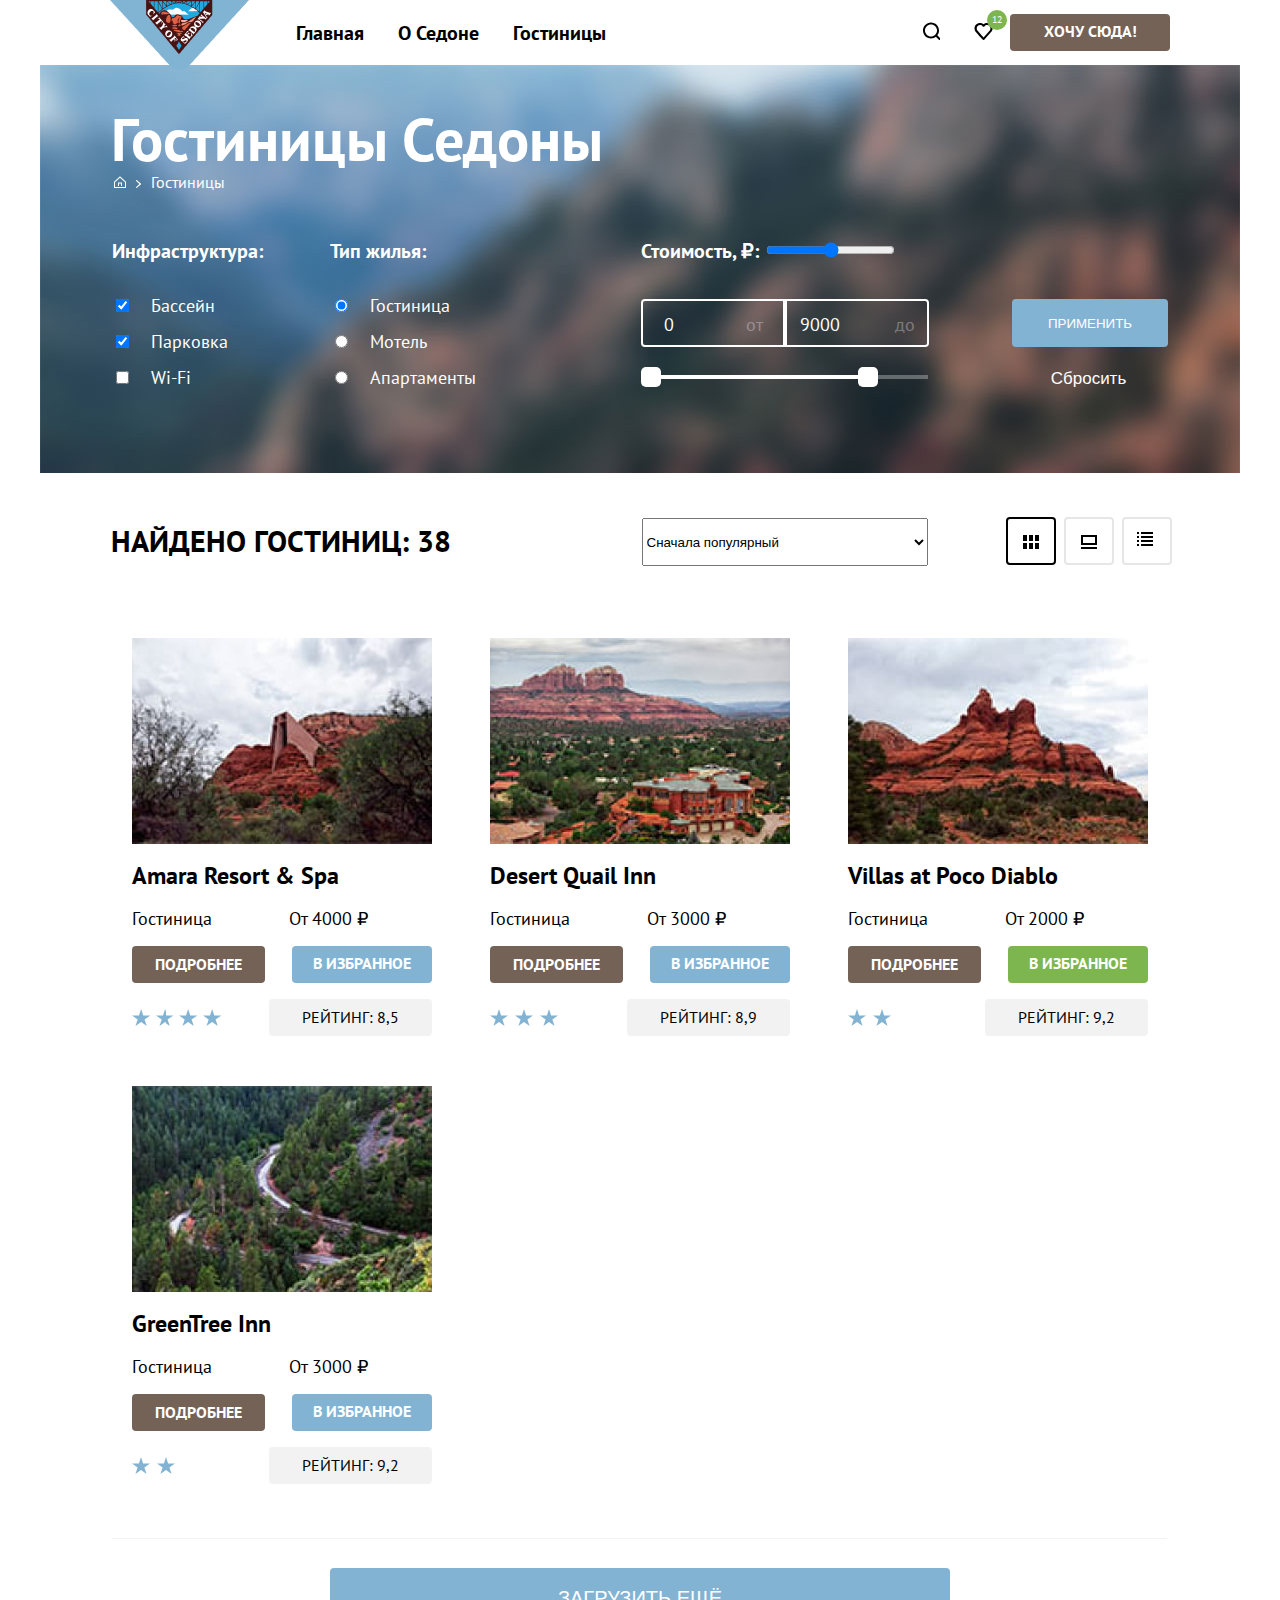
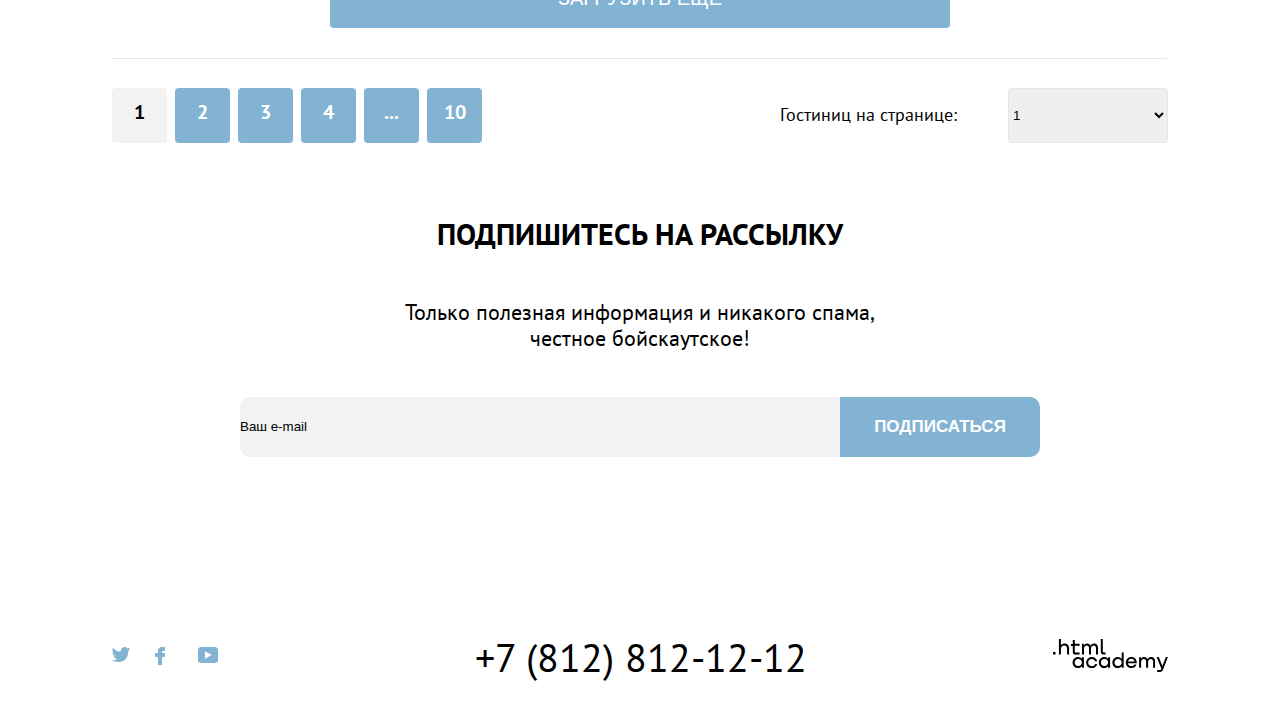
==== commit de2eaab2: "Merge pull request #14 from yabbaa/master" ====
--- a/catalog.html
+++ b/catalog.html
@@ -13,7 +13,7 @@
 	<header class="page-header">
 		<nav class="navigation">
 			<a class="navigation-logo" href="index.html"><img src="images/logo.png" width="139" height="70"
-					alt="logo-sedona"></a>
+					alt="logo-sedona."></a>
 			<ul class="navigation-list">
 				<li class="navigation-item underline">
 					<a class="navigation-link navigation-link-hover" href="about.html">
@@ -39,8 +39,8 @@
 			<ul class="navigation-list navigation-user">
 				<li class="navigation-item">
 					<a class="navigation-link navigation-link-visually" href="#">
-						<svg class="navigation-icon" role="img" aria-label="#" aria-hidden="true" focusable="false" width="18"
-							height="18" fill="currentColor" xmlns="http://www.w3.org/2000/svg">
+						<svg class="navigation-icon" role="img" aria-label="search." aria-hidden="true" focusable="false"
+							width="18" height="18" fill="currentColor" xmlns="http://www.w3.org/2000/svg">
 							<path
 								d="m19.026 17.05-3.71-3.7c1.002-1.3 1.704-3 1.704-4.9 0-4.4-3.61-8-8.023-8C4.585.45.975 4.15.975 8.55c0 4.4 3.61 8 8.022 8 1.805 0 3.51-.6 4.914-1.7l3.71 3.7 1.405-1.5Zm-10.029-2.5c-3.309 0-6.017-2.7-6.017-6s2.708-6 6.017-6c3.31 0 6.017 2.7 6.017 6s-2.707 6-6.017 6Z" />
 						</svg>
@@ -52,8 +52,8 @@
 				<li class="navigation-item position-like">
 					<div class="like"><span class="number-like">12</span></div>
 					<a class="navigation-link navigation-link-visually" href="#">
-						<svg aria-label="#" class="navigation-icon" role="img" aria-hidden="true" focusable="false" width="19"
-							height="17" fill="currentColor" xmlns="http://www.w3.org/2000/svg">
+						<svg aria-label="basket." class="navigation-icon" role="img" aria-hidden="true" focusable="false"
+							width="19" height="17" fill="currentColor" xmlns="http://www.w3.org/2000/svg">
 							<path
 								d="M9.444 17c-.301 0-.602-.1-.802-.4-5.416-6.1-6.72-7.5-7.02-7.9C.92 7.8.519 6.6.519 5.4c0-3 2.406-5.4 5.515-5.4 1.304 0 2.507.5 3.51 1.3C10.547.5 11.851 0 13.054 0c3.008 0 5.516 2.4 5.516 5.4 0 1.3-.502 2.5-1.304 3.4l-7.02 7.9c-.2.2-.401.3-.802.3ZM3.427 7.5c.3.4 3.51 4 6.117 6.9l6.218-7c.501-.5.702-1.2.702-2 0-1.8-1.505-3.3-3.31-3.3-1.002 0-2.005.5-2.707 1.3-.301.3-.602.4-.903.4-.3 0-.602-.2-.802-.4-.702-.8-1.705-1.3-2.708-1.3-1.805 0-3.31 1.5-3.31 3.3-.1.9.302 1.6.703 2.1-.1 0-.1 0 0 0Z" />
 						</svg>
@@ -83,14 +83,14 @@
 			<ul class="breadcrumbs">
 				<li class="breadcrumbs-item">
 					<a class="breadcrumbs-link" href="index.html">
-						<img src="images/home.svg" width="12" height="12" alt="home">
+						<img alt="gallery." src="images/home.svg" width="12" height="12" alt="home">
 						<span class="visually-hidden">
 							Главная
 						</span>
 					</a>
 				</li>
 				<li class="breadcrumbs-item">
-					<img src="images/arrow.svg" width="5" height="8" alt="arrow">
+					<img alt="arrow." src="images/arrow.svg" width="5" height="8" alt="arrow">
 				</li>
 				<li class="breadcrumbs-item">
 					<a class="breadcrumbs-link" href="index.html">Гостиницы</a>
@@ -170,7 +170,7 @@
 					<div class="half-width">
 						<label for="dayscount">Стоимость, ₽:</label>
 						<output name="daysoutput"></output>
-						<input required="required" type="range" id="dayscount" min="0" max="15000" step="5">
+						<input type="range" id="dayscount" min="0" max="15000" step="5">
 					</div>
 					<div class="from-befor-box">
 						<div class="from-befor from-befor-page">
@@ -210,8 +210,8 @@
 				<ul class="list-view">
 					<li class="view">
 						<a class="view-link" href="#">
-							<svg class="view-slide" role="img" aria-label="icon" aria-hidden="true" focusable="false"
-								width="20" height="20" fill="currentColor" xmlns="http://www.w3.org/2000/svg">
+							<svg class="view-slide" role="img" aria-label="вид списка обычный." aria-hidden="true"
+								focusable="false" width="20" height="20" fill="currentColor" xmlns="http://www.w3.org/2000/svg">
 								<path
 									d="M6 3H2v6h4V3ZM18 3h-4v6h4V3ZM12 3H8v6h4V3ZM6 11H2v6h4v-6ZM18 11h-4v6h4v-6ZM12 11H8v6h4v-6Z" />
 							</svg>
@@ -222,8 +222,8 @@
 					</li>
 					<li class="view">
 						<a class="view-link" href="#">
-							<svg class="view-slide" role="img" aria-label="icon" aria-hidden="true" focusable="false"
-								width="20" height="20" fill="currentColor" xmlns="http://www.w3.org/2000/svg">
+							<svg class="view-slide" role="img" aria-label="вид списка плита." aria-hidden="true"
+								focusable="false" width="20" height="20" fill="currentColor" xmlns="http://www.w3.org/2000/svg">
 								<path d="M18 15H2v2h16v-2ZM16 5v6H4V5h12Zm2-2H2v10h16V3Z" />
 							</svg>
 							<span class="visually-hidden">
@@ -233,8 +233,8 @@
 					</li>
 					<li class="view">
 						<a class="view-link" href="#">
-							<svg class="view-slide" role="img" aria-label="icon" aria-hidden="true" focusable="false"
-								width="20" height="20" fill="currentColor" xmlns="http://www.w3.org/2000/svg">
+							<svg class="view-slide" role="img" aria-label="вид списка таблица." aria-hidden="true"
+								focusable="false" width="20" height="20" fill="currentColor" xmlns="http://www.w3.org/2000/svg">
 								<path
 									d="M2 0H0v2h2V0ZM16 0H4v2h12V0ZM2 4H0v2h2V4ZM16 4H4v2h12V4ZM2 8H0v2h2V8ZM16 8H4v2h12V8ZM2 12H0v2h2v-2ZM16 12H4v2h12v-2Z" />
 							</svg>
@@ -251,7 +251,8 @@
 			<ul class="product-list">
 				<li class="product-card">
 					<a class="product-card-link" href="#">
-						<img class="product-card-image" src="images/hotel-1.jpg" width="300" height="206" alt="hotel">
+						<img class="product-card-image" src="images/hotel-1.jpg" width="300" height="206"
+							alt="изображение amara resort.">
 						<h3 class="product-card-title">
 							Amara Resort & Spa
 						</h3>
@@ -274,7 +275,8 @@
 
 				<li class="product-card">
 					<a class="product-card-link" href="#">
-						<img class="product-card-image" src="images/hotel-2.jpg" width="300" height="206" alt="hotel">
+						<img class="product-card-image" src="images/hotel-2.jpg" width="300" height="206"
+							alt="изображение desert quail.">
 						<h3 class="product-card-title">
 							Desert Quail Inn
 						</h3>
@@ -297,7 +299,8 @@
 
 				<li class="product-card">
 					<a class="product-card-link" href="#">
-						<img class="product-card-image" src="images/hotel-3.jpg" width="300" height="206" alt="hotel">
+						<img class="product-card-image" src="images/hotel-3.jpg" width="300" height="206"
+							alt="изображение vills at poco diablo.">
 						<h3 class="product-card-title">
 							Villas at Poco Diablo
 						</h3>
@@ -320,7 +323,7 @@
 
 				<li class="product-card product-card-lastcard">
 					<a class="product-card-link" href="#">
-						<img class="product-card-image" src="images/hotel-4.jpg" width="300" height="206" alt="hotel">
+						<img class="product-card-image" src="images/hotel-4.jpg" width="300" height="206" alt="hotel.">
 						<h3 class="product-card-title">
 							GreenTree Inn
 						</h3>
@@ -345,11 +348,11 @@
 
 
 
-			<img class="indicator-fon" src="images/divider-5.svg" width="1055" height="1" alt="line">
+			<img class="indicator-fon" src="images/divider-5.svg" width="1055" height="1" alt="line.">
 			<button class="button product-card-more" type="button">
 				Загрузить ещё
 			</button>
-			<img class="indicator-fon2" src="images/divider-6.svg" width="1055" height="1" alt="line">
+			<img class="indicator-fon2" src="images/divider-6.svg" width="1055" height="1" alt="line.">
 
 
 
@@ -420,7 +423,7 @@
 		<div class="page-footer-container page-catalog-footer">
 			<div class="page-network">
 				<a class="page-network-link" href="https://twitter.com">
-					<svg class="page-network-twitter fotter-page-network" role="img" aria-label="icon" aria-hidden="true"
+					<svg class="page-network-twitter fotter-page-network" role="img" aria-label="icon." aria-hidden="true"
 						focusable="false" width="18" height="15" fill="currentColor" xmlns="http://www.w3.org/2000/svg">
 						<path
 							d="M11.6.2c1.8-.5 3.2.3 3.8 1.2.7-.2 1.4-.5 2.1-.7 0 .9-.6 1.5-.9 1.8.7.1 1.4-.6 1.4-.6-.2 1-1.1 1.8-1.7 2C16.1 10.7 13 15.1 5.7 15h-.5c-.4 0-4.4-.5-5.2-1.9 2.4.2 4.1-.4 5-1.2-1-.3-2.9-.4-3.2-2.9.4.1.6.2 1.3.1C1.8 8.3.4 7.5.5 5.3c.3.3 1.1.5 1.4.5C1.1 5.6-.2 2.5.9.9c1.9 1.9 4 3.6 7.6 3.8C8.7 2.3 9.7.8 11.6.2Z" />
@@ -431,7 +434,7 @@
 					</span>
 				</a>
 				<a class="page-network-link" href="https://www.facebook.com">
-					<svg class="page-network-facebook fotter-page-network" role="img" aria-label="icon" aria-hidden="true"
+					<svg class="page-network-facebook fotter-page-network" role="img" aria-label="icon." aria-hidden="true"
 						focusable="false" width="10" height="18" fill="currentColor" xmlns="http://www.w3.org/2000/svg">
 						<path d="M7 0a4 4 0 0 0-4 4v2H0v4h3v8h4v-8h3V6H7V4h3V0H7Z" />
 					</svg>
@@ -440,7 +443,7 @@
 					</span>
 				</a>
 				<a class="page-network-link" href="https://www.youtube.com">
-					<svg class="page-network-youtube fotter-page-network" role="img" aria-label="icon" aria-hidden="true"
+					<svg class="page-network-youtube fotter-page-network" role="img" aria-label="icon." aria-hidden="true"
 						focusable="false" width="20" height="16" fill="currentColor" xmlns="http://www.w3.org/2000/svg">
 						<path
 							d="M17 0H2.9C1.2 0 0 1.5 0 3.2v9.5C0 14.5 1.2 16 2.9 16h14.3c1.5 0 2.9-1.5 2.9-3.2V3.2C19.9 1.5 18.7 0 17 0ZM7 11.8V4.2L13.7 8 7 11.8Z" />
@@ -456,7 +459,7 @@
 
 			<div class="footer-network-htmlacademy">
 				<a href="https://htmlacademy.ru">
-					<svg class="footer-logo-htmlacademy" role="img" aria-label="icon" aria-hidden="true" focusable="false"
+					<svg class="footer-logo-htmlacademy" role="img" aria-label="icon." aria-hidden="true" focusable="false"
 						width="115" height="34" fill="currentColor" xmlns="http://www.w3.org/2000/svg">
 						<path
 							d="M0 12.9v2.6h2.5v-2.6H0Zm11.6-8.4c-1.6 0-2.8.7-3.6 1.7h-.1V0h-2v15.5h2v-5.3c0-2.1 1.3-3.6 3.3-3.6 1.8 0 2.9 1.4 2.9 3.2v5.7h2V9.4c.1-3-1.8-4.9-4.5-4.9Zm15 .3h-4.8V1.1h-2v3.8h-1.9v2h1.9v6c0 1.7 1 2.7 2.7 2.7h4.1v-2h-3.7c-.7 0-1.1-.4-1.1-1.1V6.8h4.8v-2Zm14.5-.2c-1.6 0-2.9.8-3.5 2.1h-.1c-.6-1.2-1.8-2.1-3.4-2.1-1.4 0-2.5.8-3.1 1.8h-.1V4.8H29v10.6h2V10c0-2 1-3.5 2.6-3.5 1.5 0 2.4 1 2.4 2.6v6.3h2V9.8c0-2.4 1.4-3.3 2.6-3.3 1.5 0 2.4 1 2.4 2.6v6.3h2V8.9c.1-2.5-1.4-4.3-3.9-4.3Zm6.7 8.1c0 1.7 1 2.7 2.8 2.7h2v-2h-1.7c-.7 0-1.1-.4-1.1-1.1V0h-2v12.7Zm-18.9 7c-.9-1.1-2.2-1.8-3.9-1.8-3.1 0-5.4 2.3-5.4 5.6s2.3 5.6 5.4 5.6c1.8 0 3-.8 3.8-1.9h.1v1.6h2V18.2h-2v1.5Zm-3.6 7.4c-2.2 0-3.6-1.6-3.6-3.6s1.4-3.6 3.6-3.6 3.6 1.6 3.6 3.6c0 1.9-1.4 3.6-3.6 3.6ZM44.2 22c-.5-2.4-2.6-4.1-5.4-4.1-3.4 0-5.6 2.5-5.6 5.6 0 3.1 2.2 5.6 5.6 5.6 2.8 0 4.9-1.8 5.4-4.2h-2.1c-.4 1.3-1.7 2.3-3.3 2.3-2.2 0-3.6-1.6-3.6-3.6s1.4-3.6 3.6-3.6c1.6 0 2.8 1 3.3 2.2h2.1V22Zm10.9-2.3c-.9-1.1-2.2-1.8-3.9-1.8-3.1 0-5.4 2.3-5.4 5.6s2.3 5.6 5.4 5.6c1.8 0 3-.8 3.8-1.9h.1v1.6h2V18.2h-2v1.5Zm-3.6 7.4c-2.2 0-3.6-1.6-3.6-3.6s1.4-3.6 3.6-3.6 3.6 1.6 3.6 3.6c0 1.9-1.5 3.6-3.6 3.6Zm17.2-7.3c-.9-1.1-2.2-1.9-3.9-1.9-3.1 0-5.4 2.3-5.4 5.6s2.2 5.6 5.4 5.6c1.7 0 3-.8 3.8-1.8h.1v1.5h2V13.4h-2v6.4Zm-3.6 7.3c-2.2 0-3.6-1.6-3.6-3.6s1.4-3.6 3.6-3.6 3.6 1.6 3.6 3.6c-.1 2-1.5 3.6-3.6 3.6Zm13.2-9.2c-3.3 0-5.5 2.5-5.5 5.6 0 3 2.1 5.6 5.5 5.6 2.5 0 4.5-1.3 5.2-3.6h-2.1c-.5 1-1.6 1.6-3 1.6-1.9 0-3.3-1.3-3.4-2.9h8.8c.2-3.6-2-6.3-5.5-6.3Zm0 1.9c1.7 0 3 1 3.3 2.6h-6.5c.3-1.5 1.5-2.6 3.2-2.6Zm19.9-1.9c-1.6 0-2.9.8-3.6 2h-.1c-.6-1.2-1.8-2-3.4-2-1.4 0-2.5.7-3.1 1.8v-1.5h-1.9v10.6h2v-5.4c0-2 1-3.4 2.6-3.5 1.5 0 2.4 1 2.4 2.6v6.3h2v-5.6c0-2.4 1.4-3.3 2.6-3.3 1.5 0 2.4 1 2.4 2.6v6.3h2v-6.5c.1-2.6-1.4-4.4-3.9-4.4Zm11.2 9.1-3.6-8.9h-2.2l4.8 11.6c-.3.9-.7 1.2-1.7 1.2h-2.5v2h2.5c1.8 0 2.8-.8 3.5-2.6l4.7-12.2h-2.1l-3.4 8.9Z" />
--- a/styles/styles.css
+++ b/styles/styles.css
@@ -59,6 +59,7 @@
 .navigation-logo {
 	width: 139px;
 	margin-right: 30px;
+	z-index: 1;
 }
 
 .navigation-list {
@@ -103,8 +104,8 @@
 }
 
 .navigation-link:focus {
-	border: 3px solid #83b3d3;
-	outline: none;
+	outline: 3px solid #83b3d3;
+	border: none;
 }
 
 .position-like {
@@ -238,6 +239,7 @@
 	padding: 0;
 	list-style-type: none;
 	justify-content: center;
+	width: 1200px;
 }
 
 .title-container {
@@ -329,7 +331,7 @@
 	flex-wrap: wrap;
 	flex-direction: column;
 	width: 400px;
-	height: 384px;
+	/*height: 384px;*/
 	background: rgba(131, 179, 211, 0.12);
 }
 
@@ -561,10 +563,9 @@
 }
 
 .footer-contacts-address-phone:focus {
-	border: 3px solid #83b3d3;
+	outline: 3px solid #83b3d3;
 	box-sizing: border-box;
 	border-radius: 10px;
-	outline: none;
 }
 
 .footer-contacts-address-phone:active {
@@ -651,9 +652,8 @@
 }
 
 .breadcrumbs-link:not(:nth-child(2n)):focus {
-	border: 3px solid #83b3d3;
-	border-radius: 4px;
-	outline: none;
+	outline: 3px solid #83b3d3;
+	border-radius: 4px;
 }
 
 .inner-form {
@@ -956,8 +956,7 @@
 }
 
 .product-card-link:focus {
-	border: 2px solid #83b3d3;
-	outline: none;
+	outline: 2px solid #83b3d3;
 }
 
 .product-card-image:active {
@@ -1025,11 +1024,10 @@
 }
 
 .card-button:focus {
-	border: 2px solid #83b3d3;
+	outline: 2px solid #83b3d3;
 	background: #615048;
 	box-sizing: border-box;
 	border-radius: 4px;
-	outline: none;
 }
 
 .card-button1 {
@@ -1048,10 +1046,9 @@
 }
 
 .card-button1:focus {
-	border: 2px solid #756257;
+	outline: 2px solid #756257;
 	box-sizing: border-box;
 	border-radius: 4px;
-	outline: none;
 }
 
 .card-button-green {
